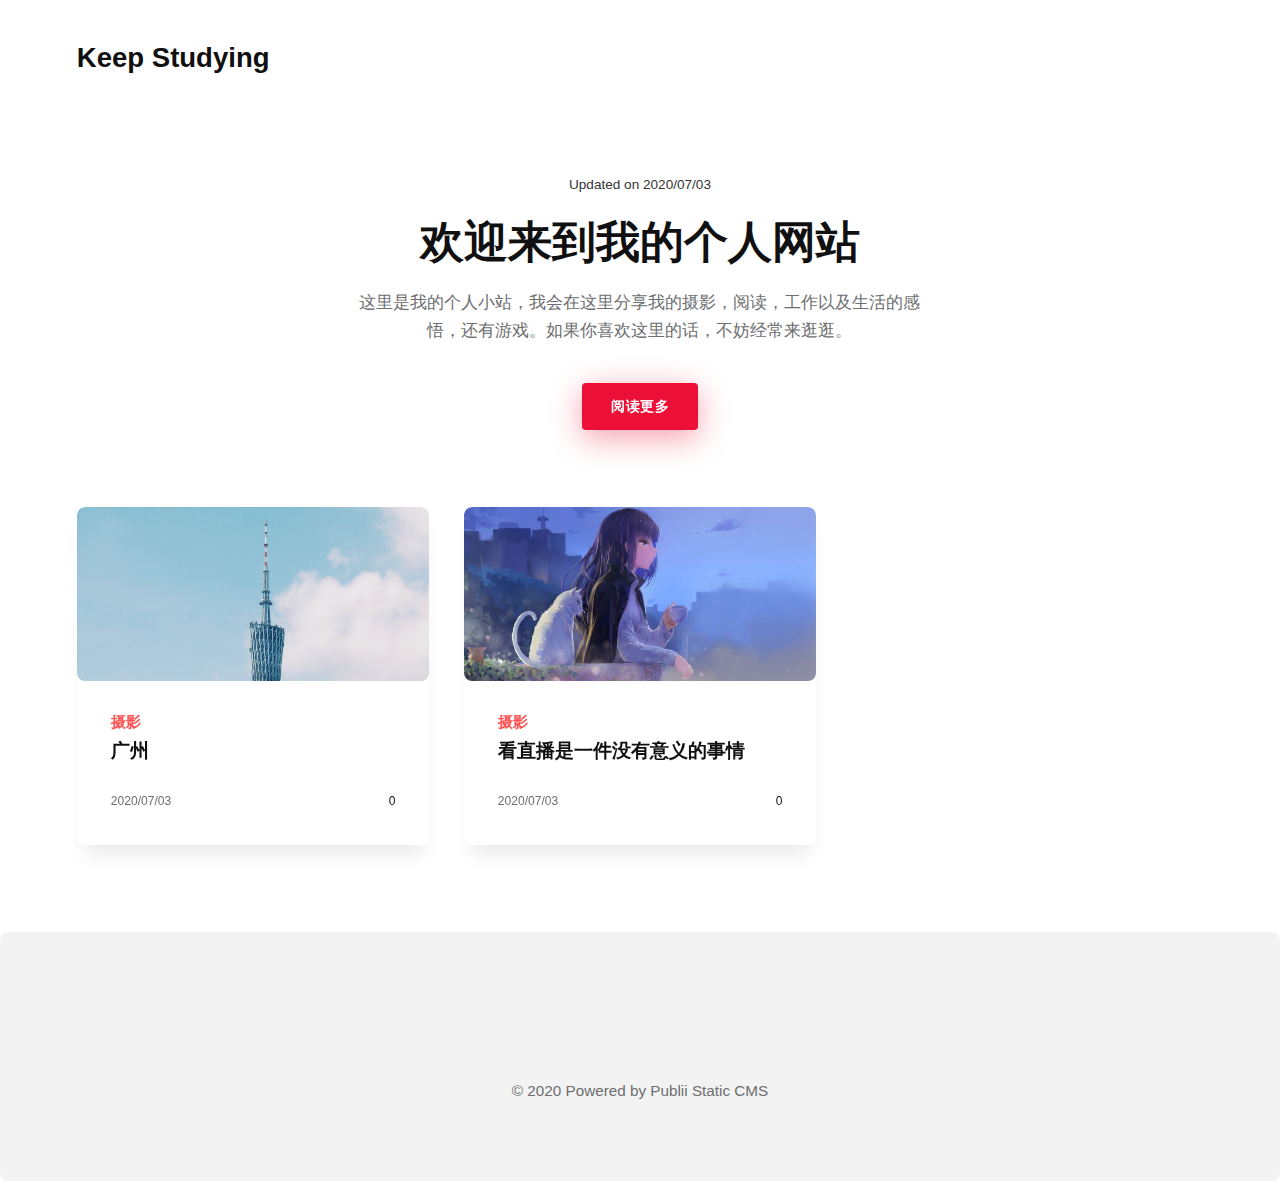
==== index.html @ 46a3b998 "Updated from Publii" ====
<!DOCTYPE html><html lang="en"><head><meta charset="utf-8"><meta http-equiv="X-UA-Compatible" content="IE=edge"><meta name="viewport" content="width=device-width,initial-scale=1"><title>Keep Studying</title><meta name="generator" content="Publii Open-Source CMS for Static Site"><link rel="canonical" href="https://shuangjiechen.github.io/shuangjie/"><link rel="alternate" type="application/atom+xml" href="https://shuangjiechen.github.io/shuangjie/feed.xml"><link rel="alternate" type="application/json" href="https://shuangjiechen.github.io/shuangjie/feed.json"><style>:root{--body-font:-apple-system,BlinkMacSystemFont,"Segoe UI",Roboto,Oxygen,Ubuntu,Cantarell,"Fira Sans","Droid Sans","Helvetica Neue",Arial,sans-serif,"Apple Color Emoji","Segoe UI Emoji","Segoe UI Symbol";--heading-font:var(--body-font);--logo-font:var(--body-font);--menu-font:var(--body-font)}</style><link rel="stylesheet" href="https://shuangjiechen.github.io/shuangjie/assets/css/style.css?v=7b5c27b5d3b529a3ef283d7528c6afce"><script type="application/ld+json">{"@context":"http://schema.org","@type":"Organization","name":"Keep Studying","url":"https://shuangjiechen.github.io/shuangjie/","sameAs":["https://www.pinterest.com/chenshuangjie123456/boards/","https://www.youtube.com/channel/UC1r391VA_jOF6-3xUpctG7A"]}</script></head><body><header class="header" id="js-header"><a href="https://shuangjiechen.github.io/shuangjie/" class="logo">Keep Studying</a></header><main><div class="wrapper"><div class="hero"><div class="hero__date">Updated on <time datetime="2020-07-03T15:12">2020/07/03</time></div><h1>欢迎来到我的个人网站</h1><p>这里是我的个人小站，我会在这里分享我的摄影，阅读，工作以及生活的感悟，还有游戏。如果你喜欢这里的话，不妨经常来逛逛。</p><a href="" class="btn hero__btn">阅读更多</a></div><div class="l-grid l-grid--3"><article class="c-card"><a href="https://shuangjiechen.github.io/shuangjie/guang-zhou.html" class="c-card__image"><img src="https://shuangjiechen.github.io/shuangjie/media/posts/7/Wei-Xin-Tu-Pian-_20200703151209.png" srcset="https://shuangjiechen.github.io/shuangjie/media/posts/7/responsive/Wei-Xin-Tu-Pian-_20200703151209-xs.png 300w, https://shuangjiechen.github.io/shuangjie/media/posts/7/responsive/Wei-Xin-Tu-Pian-_20200703151209-sm.png 480w, https://shuangjiechen.github.io/shuangjie/media/posts/7/responsive/Wei-Xin-Tu-Pian-_20200703151209-md.png 768w, https://shuangjiechen.github.io/shuangjie/media/posts/7/responsive/Wei-Xin-Tu-Pian-_20200703151209-lg.png 1200w" sizes="(min-width: 56.25em) 100vw, (min-width: 37.5em) 50vw, 100vw" loading="lazy" height="769" width="1181" alt=""></a><div class="c-card__wrapper"><header class="c-card__header"><div class="c-card__tag"><a href="https://shuangjiechen.github.io/shuangjie/she-ying/">摄影</a></div><h2 class="c-card__title"><a href="https://shuangjiechen.github.io/shuangjie/guang-zhou.html" class="invert">广州</a></h2></header><footer class="c-card__meta"><time datetime="2020-07-03T15:03">2020/07/03</time><div class="c-card__comments"><svg aria-hidden="true"><title>Comments</title><use xlink:href="https://shuangjiechen.github.io/shuangjie/assets/svg/svg-map.svg#comments"/></svg> <a href="https://shuangjiechen.github.io/shuangjie/guang-zhou.html#comments" data-disqus-identifier="7" class="invert" rel="nofollow">0</a></div></footer></div></article><article class="c-card"><a href="https://shuangjiechen.github.io/shuangjie/kan-zhi-bo-shi-yi-jian-mei-you-yi-yi-de-shi-qing.html" class="c-card__image"><img src="https://shuangjiechen.github.io/shuangjie/media/posts/6/gamersky_05origin_09_201742921358A1.jpg" srcset="https://shuangjiechen.github.io/shuangjie/media/posts/6/responsive/gamersky_05origin_09_201742921358A1-xs.jpg 300w, https://shuangjiechen.github.io/shuangjie/media/posts/6/responsive/gamersky_05origin_09_201742921358A1-sm.jpg 480w, https://shuangjiechen.github.io/shuangjie/media/posts/6/responsive/gamersky_05origin_09_201742921358A1-md.jpg 768w, https://shuangjiechen.github.io/shuangjie/media/posts/6/responsive/gamersky_05origin_09_201742921358A1-lg.jpg 1200w" sizes="(min-width: 56.25em) 100vw, (min-width: 37.5em) 50vw, 100vw" loading="lazy" height="1080" width="1920" alt=""></a><div class="c-card__wrapper"><header class="c-card__header"><div class="c-card__tag"><a href="https://shuangjiechen.github.io/shuangjie/she-ying/">摄影</a></div><h2 class="c-card__title"><a href="https://shuangjiechen.github.io/shuangjie/kan-zhi-bo-shi-yi-jian-mei-you-yi-yi-de-shi-qing.html" class="invert">看直播是一件没有意义的事情</a></h2></header><footer class="c-card__meta"><time datetime="2020-07-03T02:45">2020/07/03</time><div class="c-card__comments"><svg aria-hidden="true"><title>Comments</title><use xlink:href="https://shuangjiechen.github.io/shuangjie/assets/svg/svg-map.svg#comments"/></svg> <a href="https://shuangjiechen.github.io/shuangjie/kan-zhi-bo-shi-yi-jian-mei-you-yi-yi-de-shi-qing.html#comments" data-disqus-identifier="6" class="invert" rel="nofollow">0</a></div></footer></div></article></div></div></main><footer class="footer"><div class="footer__social"><a href="https://www.pinterest.com/chenshuangjie123456/boards/" aria-label="Pinterest" class="pinterest"><svg><use xlink:href="https://shuangjiechen.github.io/shuangjie/assets/svg/svg-map.svg#pinterest"/></svg> </a><a href="https://www.youtube.com/channel/UC1r391VA_jOF6-3xUpctG7A" aria-label="Youtube" class="youtube"><svg><use xlink:href="https://shuangjiechen.github.io/shuangjie/assets/svg/svg-map.svg#youtube"/></svg></a></div><div class="footer__copyright">&copy; 2020 Powered by Publii Static CMS</div></footer><script>window.publiiThemeMenuConfig = {    
      mobileMenuMode: 'sidebar',
      animationSpeed: 300,
      submenuWidth: 'auto',
      doubleClickTime: 500,
      mobileMenuExpandableSubmenus: true, 
      relatedContainerForOverlayMenuSelector: '.navbar',
   };</script><script defer="defer" src="https://shuangjiechen.github.io/shuangjie/assets/js/scripts.min.js?v=8b3e67b51e8c7a7d51b33f4a94ae4287"></script><script>var images = document.querySelectorAll('img[loading]');

      for (var i = 0; i < images.length; i++) {
         if (images[i].complete) {
               images[i].classList.add('is-loaded');
         } else {
               images[i].addEventListener('load', function () {
                  this.classList.add('is-loaded');
               }, false);
         }
      }</script></body></html>
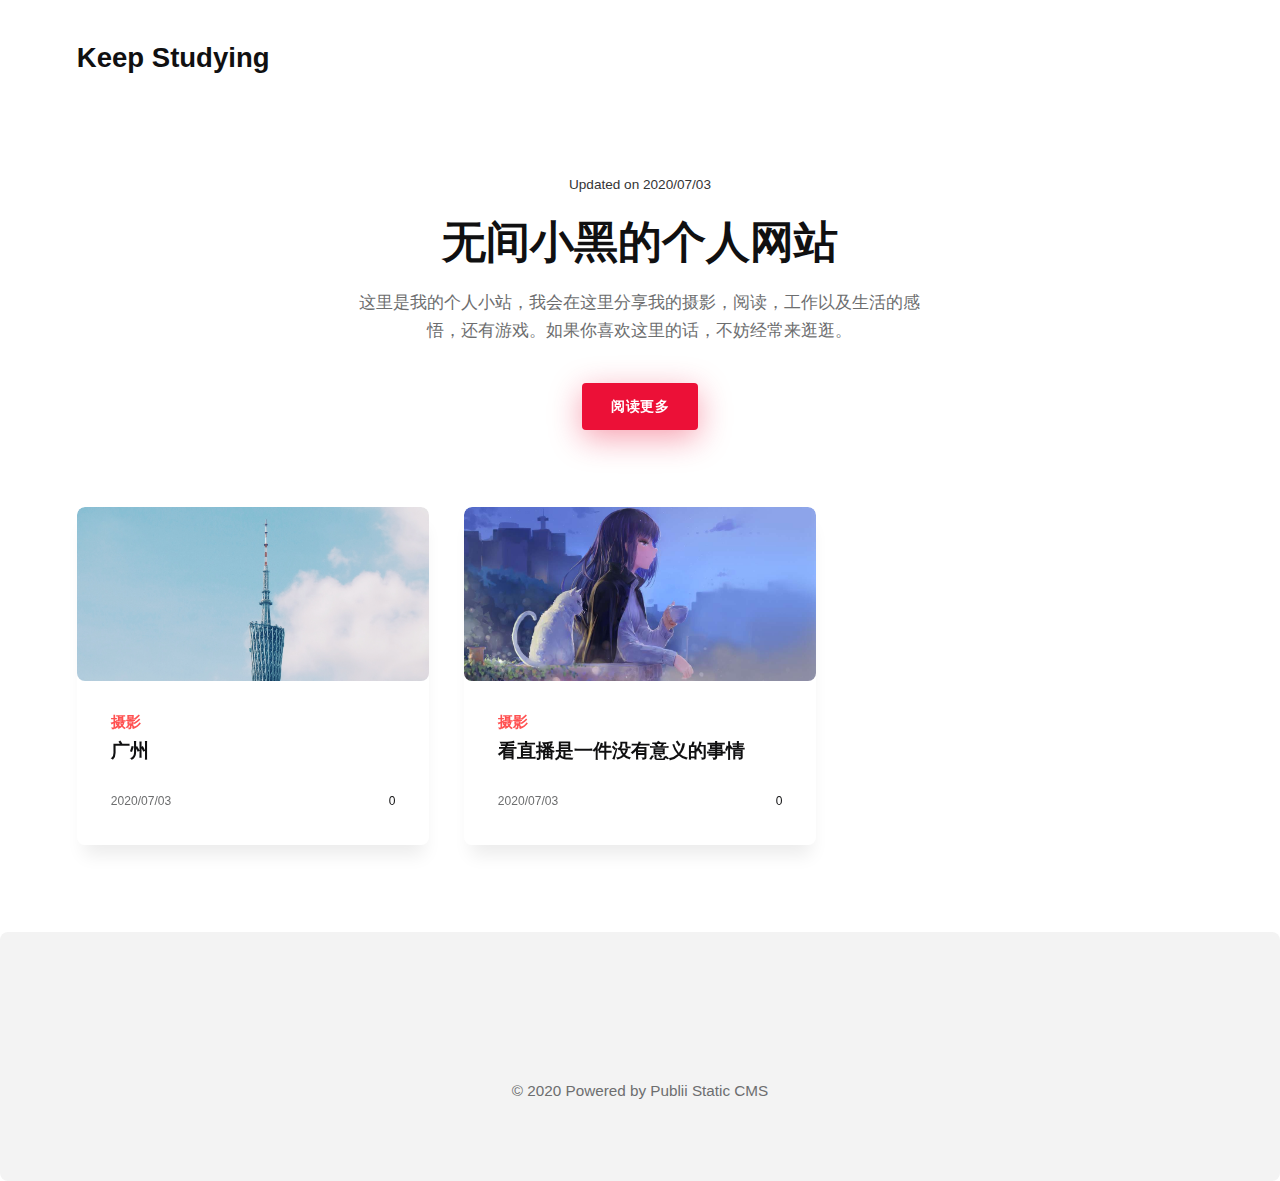
==== commit 6e70ba19: "Updated from Publii" ====
--- a/index.html
+++ b/index.html
@@ -1,4 +1,4 @@
-<!DOCTYPE html><html lang="en"><head><meta charset="utf-8"><meta http-equiv="X-UA-Compatible" content="IE=edge"><meta name="viewport" content="width=device-width,initial-scale=1"><title>Keep Studying</title><meta name="generator" content="Publii Open-Source CMS for Static Site"><link rel="canonical" href="https://shuangjiechen.github.io/shuangjie/"><link rel="alternate" type="application/atom+xml" href="https://shuangjiechen.github.io/shuangjie/feed.xml"><link rel="alternate" type="application/json" href="https://shuangjiechen.github.io/shuangjie/feed.json"><style>:root{--body-font:-apple-system,BlinkMacSystemFont,"Segoe UI",Roboto,Oxygen,Ubuntu,Cantarell,"Fira Sans","Droid Sans","Helvetica Neue",Arial,sans-serif,"Apple Color Emoji","Segoe UI Emoji","Segoe UI Symbol";--heading-font:var(--body-font);--logo-font:var(--body-font);--menu-font:var(--body-font)}</style><link rel="stylesheet" href="https://shuangjiechen.github.io/shuangjie/assets/css/style.css?v=7b5c27b5d3b529a3ef283d7528c6afce"><script type="application/ld+json">{"@context":"http://schema.org","@type":"Organization","name":"Keep Studying","url":"https://shuangjiechen.github.io/shuangjie/","sameAs":["https://www.pinterest.com/chenshuangjie123456/boards/","https://www.youtube.com/channel/UC1r391VA_jOF6-3xUpctG7A"]}</script></head><body><header class="header" id="js-header"><a href="https://shuangjiechen.github.io/shuangjie/" class="logo">Keep Studying</a></header><main><div class="wrapper"><div class="hero"><div class="hero__date">Updated on <time datetime="2020-07-03T15:12">2020/07/03</time></div><h1>欢迎来到我的个人网站</h1><p>这里是我的个人小站，我会在这里分享我的摄影，阅读，工作以及生活的感悟，还有游戏。如果你喜欢这里的话，不妨经常来逛逛。</p><a href="" class="btn hero__btn">阅读更多</a></div><div class="l-grid l-grid--3"><article class="c-card"><a href="https://shuangjiechen.github.io/shuangjie/guang-zhou.html" class="c-card__image"><img src="https://shuangjiechen.github.io/shuangjie/media/posts/7/Wei-Xin-Tu-Pian-_20200703151209.png" srcset="https://shuangjiechen.github.io/shuangjie/media/posts/7/responsive/Wei-Xin-Tu-Pian-_20200703151209-xs.png 300w, https://shuangjiechen.github.io/shuangjie/media/posts/7/responsive/Wei-Xin-Tu-Pian-_20200703151209-sm.png 480w, https://shuangjiechen.github.io/shuangjie/media/posts/7/responsive/Wei-Xin-Tu-Pian-_20200703151209-md.png 768w, https://shuangjiechen.github.io/shuangjie/media/posts/7/responsive/Wei-Xin-Tu-Pian-_20200703151209-lg.png 1200w" sizes="(min-width: 56.25em) 100vw, (min-width: 37.5em) 50vw, 100vw" loading="lazy" height="769" width="1181" alt=""></a><div class="c-card__wrapper"><header class="c-card__header"><div class="c-card__tag"><a href="https://shuangjiechen.github.io/shuangjie/she-ying/">摄影</a></div><h2 class="c-card__title"><a href="https://shuangjiechen.github.io/shuangjie/guang-zhou.html" class="invert">广州</a></h2></header><footer class="c-card__meta"><time datetime="2020-07-03T15:03">2020/07/03</time><div class="c-card__comments"><svg aria-hidden="true"><title>Comments</title><use xlink:href="https://shuangjiechen.github.io/shuangjie/assets/svg/svg-map.svg#comments"/></svg> <a href="https://shuangjiechen.github.io/shuangjie/guang-zhou.html#comments" data-disqus-identifier="7" class="invert" rel="nofollow">0</a></div></footer></div></article><article class="c-card"><a href="https://shuangjiechen.github.io/shuangjie/kan-zhi-bo-shi-yi-jian-mei-you-yi-yi-de-shi-qing.html" class="c-card__image"><img src="https://shuangjiechen.github.io/shuangjie/media/posts/6/gamersky_05origin_09_201742921358A1.jpg" srcset="https://shuangjiechen.github.io/shuangjie/media/posts/6/responsive/gamersky_05origin_09_201742921358A1-xs.jpg 300w, https://shuangjiechen.github.io/shuangjie/media/posts/6/responsive/gamersky_05origin_09_201742921358A1-sm.jpg 480w, https://shuangjiechen.github.io/shuangjie/media/posts/6/responsive/gamersky_05origin_09_201742921358A1-md.jpg 768w, https://shuangjiechen.github.io/shuangjie/media/posts/6/responsive/gamersky_05origin_09_201742921358A1-lg.jpg 1200w" sizes="(min-width: 56.25em) 100vw, (min-width: 37.5em) 50vw, 100vw" loading="lazy" height="1080" width="1920" alt=""></a><div class="c-card__wrapper"><header class="c-card__header"><div class="c-card__tag"><a href="https://shuangjiechen.github.io/shuangjie/she-ying/">摄影</a></div><h2 class="c-card__title"><a href="https://shuangjiechen.github.io/shuangjie/kan-zhi-bo-shi-yi-jian-mei-you-yi-yi-de-shi-qing.html" class="invert">看直播是一件没有意义的事情</a></h2></header><footer class="c-card__meta"><time datetime="2020-07-03T02:45">2020/07/03</time><div class="c-card__comments"><svg aria-hidden="true"><title>Comments</title><use xlink:href="https://shuangjiechen.github.io/shuangjie/assets/svg/svg-map.svg#comments"/></svg> <a href="https://shuangjiechen.github.io/shuangjie/kan-zhi-bo-shi-yi-jian-mei-you-yi-yi-de-shi-qing.html#comments" data-disqus-identifier="6" class="invert" rel="nofollow">0</a></div></footer></div></article></div></div></main><footer class="footer"><div class="footer__social"><a href="https://www.pinterest.com/chenshuangjie123456/boards/" aria-label="Pinterest" class="pinterest"><svg><use xlink:href="https://shuangjiechen.github.io/shuangjie/assets/svg/svg-map.svg#pinterest"/></svg> </a><a href="https://www.youtube.com/channel/UC1r391VA_jOF6-3xUpctG7A" aria-label="Youtube" class="youtube"><svg><use xlink:href="https://shuangjiechen.github.io/shuangjie/assets/svg/svg-map.svg#youtube"/></svg></a></div><div class="footer__copyright">&copy; 2020 Powered by Publii Static CMS</div></footer><script>window.publiiThemeMenuConfig = {    
+<!DOCTYPE html><html lang="en"><head><meta charset="utf-8"><meta http-equiv="X-UA-Compatible" content="IE=edge"><meta name="viewport" content="width=device-width,initial-scale=1"><title>Keep Studying</title><meta name="generator" content="Publii Open-Source CMS for Static Site"><link rel="canonical" href="https://shuangjiechen.github.io/shuangjie/"><link rel="alternate" type="application/atom+xml" href="https://shuangjiechen.github.io/shuangjie/feed.xml"><link rel="alternate" type="application/json" href="https://shuangjiechen.github.io/shuangjie/feed.json"><style>:root{--body-font:-apple-system,BlinkMacSystemFont,"Segoe UI",Roboto,Oxygen,Ubuntu,Cantarell,"Fira Sans","Droid Sans","Helvetica Neue",Arial,sans-serif,"Apple Color Emoji","Segoe UI Emoji","Segoe UI Symbol";--heading-font:var(--body-font);--logo-font:var(--body-font);--menu-font:var(--body-font)}</style><link rel="stylesheet" href="https://shuangjiechen.github.io/shuangjie/assets/css/style.css?v=7b5c27b5d3b529a3ef283d7528c6afce"><script type="application/ld+json">{"@context":"http://schema.org","@type":"Organization","name":"Keep Studying","url":"https://shuangjiechen.github.io/shuangjie/","sameAs":["https://www.pinterest.com/chenshuangjie123456/boards/","https://www.youtube.com/channel/UC1r391VA_jOF6-3xUpctG7A"]}</script></head><body><header class="header" id="js-header"><a href="https://shuangjiechen.github.io/shuangjie/" class="logo">Keep Studying</a></header><main><div class="wrapper"><div class="hero"><div class="hero__date">Updated on <time datetime="2020-07-03T15:18">2020/07/03</time></div><h1>无间小黑的个人网站</h1><p>这里是我的个人小站，我会在这里分享我的摄影，阅读，工作以及生活的感悟，还有游戏。如果你喜欢这里的话，不妨经常来逛逛。</p><a href="" class="btn hero__btn">阅读更多</a></div><div class="l-grid l-grid--3"><article class="c-card"><a href="https://shuangjiechen.github.io/shuangjie/guang-zhou.html" class="c-card__image"><img src="https://shuangjiechen.github.io/shuangjie/media/posts/7/Wei-Xin-Tu-Pian-_20200703151209.png" srcset="https://shuangjiechen.github.io/shuangjie/media/posts/7/responsive/Wei-Xin-Tu-Pian-_20200703151209-xs.png 300w, https://shuangjiechen.github.io/shuangjie/media/posts/7/responsive/Wei-Xin-Tu-Pian-_20200703151209-sm.png 480w, https://shuangjiechen.github.io/shuangjie/media/posts/7/responsive/Wei-Xin-Tu-Pian-_20200703151209-md.png 768w, https://shuangjiechen.github.io/shuangjie/media/posts/7/responsive/Wei-Xin-Tu-Pian-_20200703151209-lg.png 1200w" sizes="(min-width: 56.25em) 100vw, (min-width: 37.5em) 50vw, 100vw" loading="lazy" height="769" width="1181" alt=""></a><div class="c-card__wrapper"><header class="c-card__header"><div class="c-card__tag"><a href="https://shuangjiechen.github.io/shuangjie/she-ying/">摄影</a></div><h2 class="c-card__title"><a href="https://shuangjiechen.github.io/shuangjie/guang-zhou.html" class="invert">广州</a></h2></header><footer class="c-card__meta"><time datetime="2020-07-03T15:03">2020/07/03</time><div class="c-card__comments"><svg aria-hidden="true"><title>Comments</title><use xlink:href="https://shuangjiechen.github.io/shuangjie/assets/svg/svg-map.svg#comments"/></svg> <a href="https://shuangjiechen.github.io/shuangjie/guang-zhou.html#comments" data-disqus-identifier="7" class="invert" rel="nofollow">0</a></div></footer></div></article><article class="c-card"><a href="https://shuangjiechen.github.io/shuangjie/kan-zhi-bo-shi-yi-jian-mei-you-yi-yi-de-shi-qing.html" class="c-card__image"><img src="https://shuangjiechen.github.io/shuangjie/media/posts/6/gamersky_05origin_09_201742921358A1.jpg" srcset="https://shuangjiechen.github.io/shuangjie/media/posts/6/responsive/gamersky_05origin_09_201742921358A1-xs.jpg 300w, https://shuangjiechen.github.io/shuangjie/media/posts/6/responsive/gamersky_05origin_09_201742921358A1-sm.jpg 480w, https://shuangjiechen.github.io/shuangjie/media/posts/6/responsive/gamersky_05origin_09_201742921358A1-md.jpg 768w, https://shuangjiechen.github.io/shuangjie/media/posts/6/responsive/gamersky_05origin_09_201742921358A1-lg.jpg 1200w" sizes="(min-width: 56.25em) 100vw, (min-width: 37.5em) 50vw, 100vw" loading="lazy" height="1080" width="1920" alt=""></a><div class="c-card__wrapper"><header class="c-card__header"><div class="c-card__tag"><a href="https://shuangjiechen.github.io/shuangjie/she-ying/">摄影</a></div><h2 class="c-card__title"><a href="https://shuangjiechen.github.io/shuangjie/kan-zhi-bo-shi-yi-jian-mei-you-yi-yi-de-shi-qing.html" class="invert">看直播是一件没有意义的事情</a></h2></header><footer class="c-card__meta"><time datetime="2020-07-03T02:45">2020/07/03</time><div class="c-card__comments"><svg aria-hidden="true"><title>Comments</title><use xlink:href="https://shuangjiechen.github.io/shuangjie/assets/svg/svg-map.svg#comments"/></svg> <a href="https://shuangjiechen.github.io/shuangjie/kan-zhi-bo-shi-yi-jian-mei-you-yi-yi-de-shi-qing.html#comments" data-disqus-identifier="6" class="invert" rel="nofollow">0</a></div></footer></div></article></div></div></main><footer class="footer"><div class="footer__social"><a href="https://www.pinterest.com/chenshuangjie123456/boards/" aria-label="Pinterest" class="pinterest"><svg><use xlink:href="https://shuangjiechen.github.io/shuangjie/assets/svg/svg-map.svg#pinterest"/></svg> </a><a href="https://www.youtube.com/channel/UC1r391VA_jOF6-3xUpctG7A" aria-label="Youtube" class="youtube"><svg><use xlink:href="https://shuangjiechen.github.io/shuangjie/assets/svg/svg-map.svg#youtube"/></svg></a></div><div class="footer__copyright">&copy; 2020 Powered by Publii Static CMS</div></footer><script>window.publiiThemeMenuConfig = {    
       mobileMenuMode: 'sidebar',
       animationSpeed: 300,
       submenuWidth: 'auto',
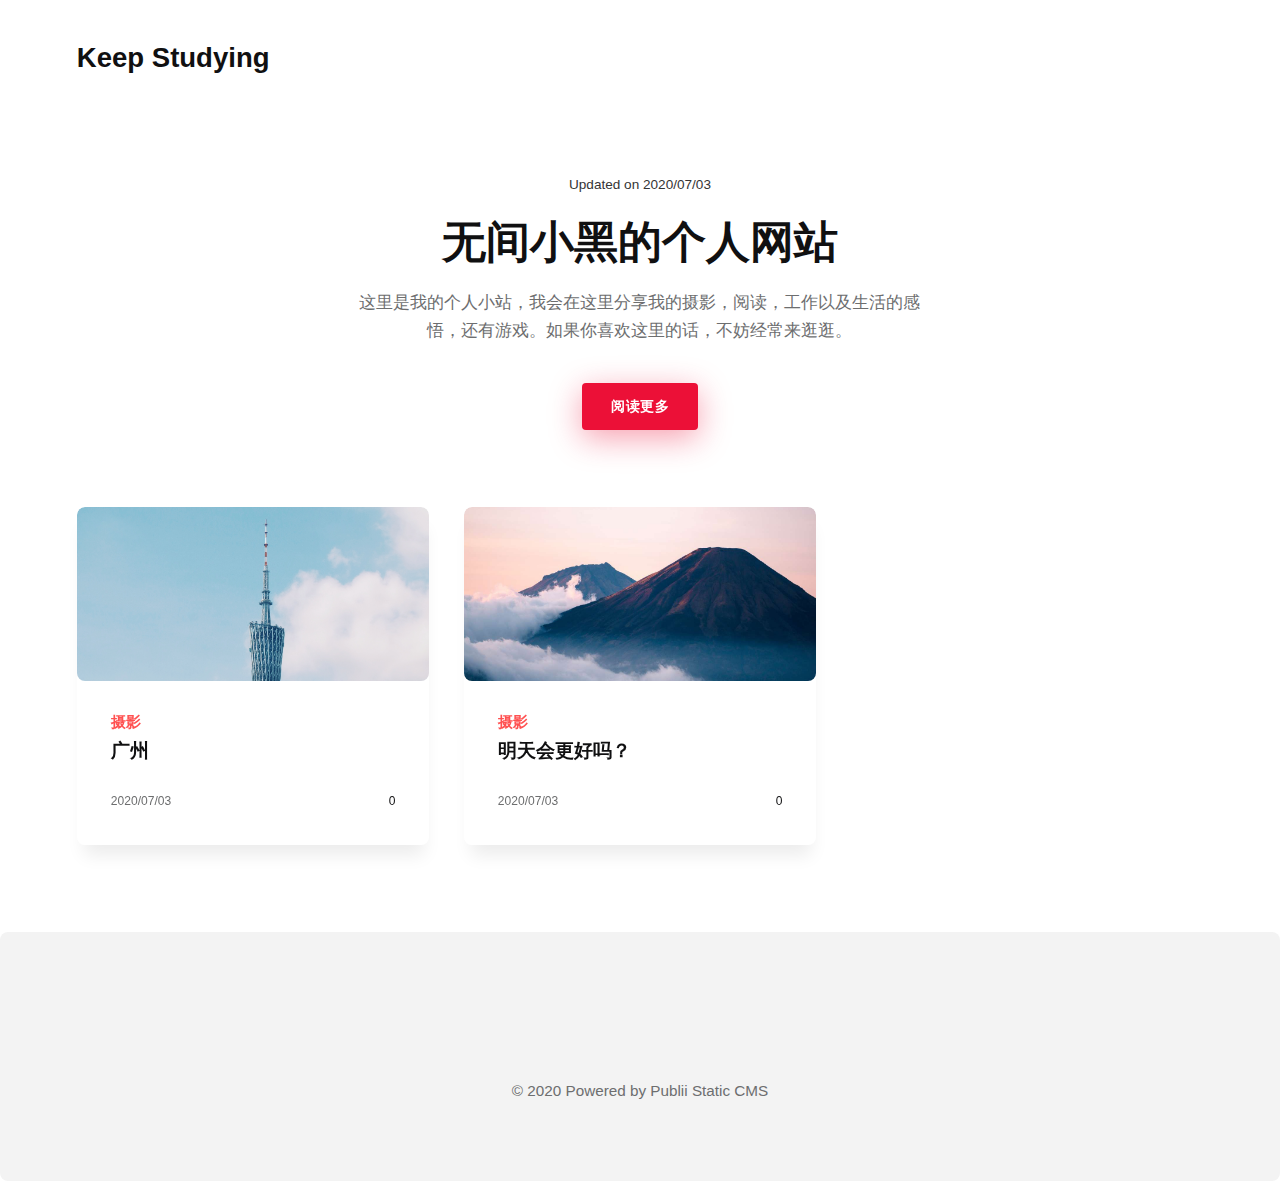
==== commit 372e32ef: "Updated from Publii" ====
--- a/index.html
+++ b/index.html
@@ -1,4 +1,4 @@
-<!DOCTYPE html><html lang="en"><head><meta charset="utf-8"><meta http-equiv="X-UA-Compatible" content="IE=edge"><meta name="viewport" content="width=device-width,initial-scale=1"><title>Keep Studying</title><meta name="generator" content="Publii Open-Source CMS for Static Site"><link rel="canonical" href="https://shuangjiechen.github.io/shuangjie/"><link rel="alternate" type="application/atom+xml" href="https://shuangjiechen.github.io/shuangjie/feed.xml"><link rel="alternate" type="application/json" href="https://shuangjiechen.github.io/shuangjie/feed.json"><style>:root{--body-font:-apple-system,BlinkMacSystemFont,"Segoe UI",Roboto,Oxygen,Ubuntu,Cantarell,"Fira Sans","Droid Sans","Helvetica Neue",Arial,sans-serif,"Apple Color Emoji","Segoe UI Emoji","Segoe UI Symbol";--heading-font:var(--body-font);--logo-font:var(--body-font);--menu-font:var(--body-font)}</style><link rel="stylesheet" href="https://shuangjiechen.github.io/shuangjie/assets/css/style.css?v=7b5c27b5d3b529a3ef283d7528c6afce"><script type="application/ld+json">{"@context":"http://schema.org","@type":"Organization","name":"Keep Studying","url":"https://shuangjiechen.github.io/shuangjie/","sameAs":["https://www.pinterest.com/chenshuangjie123456/boards/","https://www.youtube.com/channel/UC1r391VA_jOF6-3xUpctG7A"]}</script></head><body><header class="header" id="js-header"><a href="https://shuangjiechen.github.io/shuangjie/" class="logo">Keep Studying</a></header><main><div class="wrapper"><div class="hero"><div class="hero__date">Updated on <time datetime="2020-07-03T15:18">2020/07/03</time></div><h1>无间小黑的个人网站</h1><p>这里是我的个人小站，我会在这里分享我的摄影，阅读，工作以及生活的感悟，还有游戏。如果你喜欢这里的话，不妨经常来逛逛。</p><a href="" class="btn hero__btn">阅读更多</a></div><div class="l-grid l-grid--3"><article class="c-card"><a href="https://shuangjiechen.github.io/shuangjie/guang-zhou.html" class="c-card__image"><img src="https://shuangjiechen.github.io/shuangjie/media/posts/7/Wei-Xin-Tu-Pian-_20200703151209.png" srcset="https://shuangjiechen.github.io/shuangjie/media/posts/7/responsive/Wei-Xin-Tu-Pian-_20200703151209-xs.png 300w, https://shuangjiechen.github.io/shuangjie/media/posts/7/responsive/Wei-Xin-Tu-Pian-_20200703151209-sm.png 480w, https://shuangjiechen.github.io/shuangjie/media/posts/7/responsive/Wei-Xin-Tu-Pian-_20200703151209-md.png 768w, https://shuangjiechen.github.io/shuangjie/media/posts/7/responsive/Wei-Xin-Tu-Pian-_20200703151209-lg.png 1200w" sizes="(min-width: 56.25em) 100vw, (min-width: 37.5em) 50vw, 100vw" loading="lazy" height="769" width="1181" alt=""></a><div class="c-card__wrapper"><header class="c-card__header"><div class="c-card__tag"><a href="https://shuangjiechen.github.io/shuangjie/she-ying/">摄影</a></div><h2 class="c-card__title"><a href="https://shuangjiechen.github.io/shuangjie/guang-zhou.html" class="invert">广州</a></h2></header><footer class="c-card__meta"><time datetime="2020-07-03T15:03">2020/07/03</time><div class="c-card__comments"><svg aria-hidden="true"><title>Comments</title><use xlink:href="https://shuangjiechen.github.io/shuangjie/assets/svg/svg-map.svg#comments"/></svg> <a href="https://shuangjiechen.github.io/shuangjie/guang-zhou.html#comments" data-disqus-identifier="7" class="invert" rel="nofollow">0</a></div></footer></div></article><article class="c-card"><a href="https://shuangjiechen.github.io/shuangjie/kan-zhi-bo-shi-yi-jian-mei-you-yi-yi-de-shi-qing.html" class="c-card__image"><img src="https://shuangjiechen.github.io/shuangjie/media/posts/6/gamersky_05origin_09_201742921358A1.jpg" srcset="https://shuangjiechen.github.io/shuangjie/media/posts/6/responsive/gamersky_05origin_09_201742921358A1-xs.jpg 300w, https://shuangjiechen.github.io/shuangjie/media/posts/6/responsive/gamersky_05origin_09_201742921358A1-sm.jpg 480w, https://shuangjiechen.github.io/shuangjie/media/posts/6/responsive/gamersky_05origin_09_201742921358A1-md.jpg 768w, https://shuangjiechen.github.io/shuangjie/media/posts/6/responsive/gamersky_05origin_09_201742921358A1-lg.jpg 1200w" sizes="(min-width: 56.25em) 100vw, (min-width: 37.5em) 50vw, 100vw" loading="lazy" height="1080" width="1920" alt=""></a><div class="c-card__wrapper"><header class="c-card__header"><div class="c-card__tag"><a href="https://shuangjiechen.github.io/shuangjie/she-ying/">摄影</a></div><h2 class="c-card__title"><a href="https://shuangjiechen.github.io/shuangjie/kan-zhi-bo-shi-yi-jian-mei-you-yi-yi-de-shi-qing.html" class="invert">看直播是一件没有意义的事情</a></h2></header><footer class="c-card__meta"><time datetime="2020-07-03T02:45">2020/07/03</time><div class="c-card__comments"><svg aria-hidden="true"><title>Comments</title><use xlink:href="https://shuangjiechen.github.io/shuangjie/assets/svg/svg-map.svg#comments"/></svg> <a href="https://shuangjiechen.github.io/shuangjie/kan-zhi-bo-shi-yi-jian-mei-you-yi-yi-de-shi-qing.html#comments" data-disqus-identifier="6" class="invert" rel="nofollow">0</a></div></footer></div></article></div></div></main><footer class="footer"><div class="footer__social"><a href="https://www.pinterest.com/chenshuangjie123456/boards/" aria-label="Pinterest" class="pinterest"><svg><use xlink:href="https://shuangjiechen.github.io/shuangjie/assets/svg/svg-map.svg#pinterest"/></svg> </a><a href="https://www.youtube.com/channel/UC1r391VA_jOF6-3xUpctG7A" aria-label="Youtube" class="youtube"><svg><use xlink:href="https://shuangjiechen.github.io/shuangjie/assets/svg/svg-map.svg#youtube"/></svg></a></div><div class="footer__copyright">&copy; 2020 Powered by Publii Static CMS</div></footer><script>window.publiiThemeMenuConfig = {    
+<!DOCTYPE html><html lang="en"><head><meta charset="utf-8"><meta http-equiv="X-UA-Compatible" content="IE=edge"><meta name="viewport" content="width=device-width,initial-scale=1"><title>Keep Studying</title><meta name="generator" content="Publii Open-Source CMS for Static Site"><link rel="canonical" href="https://shuangjiechen.github.io/shuangjie/"><link rel="alternate" type="application/atom+xml" href="https://shuangjiechen.github.io/shuangjie/feed.xml"><link rel="alternate" type="application/json" href="https://shuangjiechen.github.io/shuangjie/feed.json"><style>:root{--body-font:-apple-system,BlinkMacSystemFont,"Segoe UI",Roboto,Oxygen,Ubuntu,Cantarell,"Fira Sans","Droid Sans","Helvetica Neue",Arial,sans-serif,"Apple Color Emoji","Segoe UI Emoji","Segoe UI Symbol";--heading-font:var(--body-font);--logo-font:var(--body-font);--menu-font:var(--body-font)}</style><link rel="stylesheet" href="https://shuangjiechen.github.io/shuangjie/assets/css/style.css?v=7b5c27b5d3b529a3ef283d7528c6afce"><script type="application/ld+json">{"@context":"http://schema.org","@type":"Organization","name":"Keep Studying","url":"https://shuangjiechen.github.io/shuangjie/","sameAs":["https://www.pinterest.com/chenshuangjie123456/boards/","https://www.youtube.com/channel/UC1r391VA_jOF6-3xUpctG7A"]}</script></head><body><header class="header" id="js-header"><a href="https://shuangjiechen.github.io/shuangjie/" class="logo">Keep Studying</a></header><main><div class="wrapper"><div class="hero"><div class="hero__date">Updated on <time datetime="2020-07-03T18:26">2020/07/03</time></div><h1>无间小黑的个人网站</h1><p>这里是我的个人小站，我会在这里分享我的摄影，阅读，工作以及生活的感悟，还有游戏。如果你喜欢这里的话，不妨经常来逛逛。</p><a href="" class="btn hero__btn">阅读更多</a></div><div class="l-grid l-grid--3"><article class="c-card"><a href="https://shuangjiechen.github.io/shuangjie/guang-zhou.html" class="c-card__image"><img src="https://shuangjiechen.github.io/shuangjie/media/posts/7/Wei-Xin-Tu-Pian-_20200703151209.png" srcset="https://shuangjiechen.github.io/shuangjie/media/posts/7/responsive/Wei-Xin-Tu-Pian-_20200703151209-xs.png 300w, https://shuangjiechen.github.io/shuangjie/media/posts/7/responsive/Wei-Xin-Tu-Pian-_20200703151209-sm.png 480w, https://shuangjiechen.github.io/shuangjie/media/posts/7/responsive/Wei-Xin-Tu-Pian-_20200703151209-md.png 768w, https://shuangjiechen.github.io/shuangjie/media/posts/7/responsive/Wei-Xin-Tu-Pian-_20200703151209-lg.png 1200w" sizes="(min-width: 56.25em) 100vw, (min-width: 37.5em) 50vw, 100vw" loading="lazy" height="769" width="1181" alt=""></a><div class="c-card__wrapper"><header class="c-card__header"><div class="c-card__tag"><a href="https://shuangjiechen.github.io/shuangjie/she-ying/">摄影</a></div><h2 class="c-card__title"><a href="https://shuangjiechen.github.io/shuangjie/guang-zhou.html" class="invert">广州</a></h2></header><footer class="c-card__meta"><time datetime="2020-07-03T15:03">2020/07/03</time><div class="c-card__comments"><svg aria-hidden="true"><title>Comments</title><use xlink:href="https://shuangjiechen.github.io/shuangjie/assets/svg/svg-map.svg#comments"/></svg> <a href="https://shuangjiechen.github.io/shuangjie/guang-zhou.html#comments" data-disqus-identifier="7" class="invert" rel="nofollow">0</a></div></footer></div></article><article class="c-card"><a href="https://shuangjiechen.github.io/shuangjie/kan-zhi-bo-shi-yi-jian-mei-you-yi-yi-de-shi-qing.html" class="c-card__image"><img src="https://shuangjiechen.github.io/shuangjie/media/posts/6/dawn-fog-foggy-2819353.jpg" srcset="https://shuangjiechen.github.io/shuangjie/media/posts/6/responsive/dawn-fog-foggy-2819353-xs.jpg 300w, https://shuangjiechen.github.io/shuangjie/media/posts/6/responsive/dawn-fog-foggy-2819353-sm.jpg 480w, https://shuangjiechen.github.io/shuangjie/media/posts/6/responsive/dawn-fog-foggy-2819353-md.jpg 768w, https://shuangjiechen.github.io/shuangjie/media/posts/6/responsive/dawn-fog-foggy-2819353-lg.jpg 1200w" sizes="(min-width: 56.25em) 100vw, (min-width: 37.5em) 50vw, 100vw" loading="lazy" height="4000" width="6000" alt=""></a><div class="c-card__wrapper"><header class="c-card__header"><div class="c-card__tag"><a href="https://shuangjiechen.github.io/shuangjie/she-ying/">摄影</a></div><h2 class="c-card__title"><a href="https://shuangjiechen.github.io/shuangjie/kan-zhi-bo-shi-yi-jian-mei-you-yi-yi-de-shi-qing.html" class="invert">明天会更好吗？</a></h2></header><footer class="c-card__meta"><time datetime="2020-07-03T02:45">2020/07/03</time><div class="c-card__comments"><svg aria-hidden="true"><title>Comments</title><use xlink:href="https://shuangjiechen.github.io/shuangjie/assets/svg/svg-map.svg#comments"/></svg> <a href="https://shuangjiechen.github.io/shuangjie/kan-zhi-bo-shi-yi-jian-mei-you-yi-yi-de-shi-qing.html#comments" data-disqus-identifier="6" class="invert" rel="nofollow">0</a></div></footer></div></article></div></div></main><footer class="footer"><div class="footer__social"><a href="https://www.pinterest.com/chenshuangjie123456/boards/" aria-label="Pinterest" class="pinterest"><svg><use xlink:href="https://shuangjiechen.github.io/shuangjie/assets/svg/svg-map.svg#pinterest"/></svg> </a><a href="https://www.youtube.com/channel/UC1r391VA_jOF6-3xUpctG7A" aria-label="Youtube" class="youtube"><svg><use xlink:href="https://shuangjiechen.github.io/shuangjie/assets/svg/svg-map.svg#youtube"/></svg></a></div><div class="footer__copyright">&copy; 2020 Powered by Publii Static CMS</div></footer><script>window.publiiThemeMenuConfig = {    
       mobileMenuMode: 'sidebar',
       animationSpeed: 300,
       submenuWidth: 'auto',
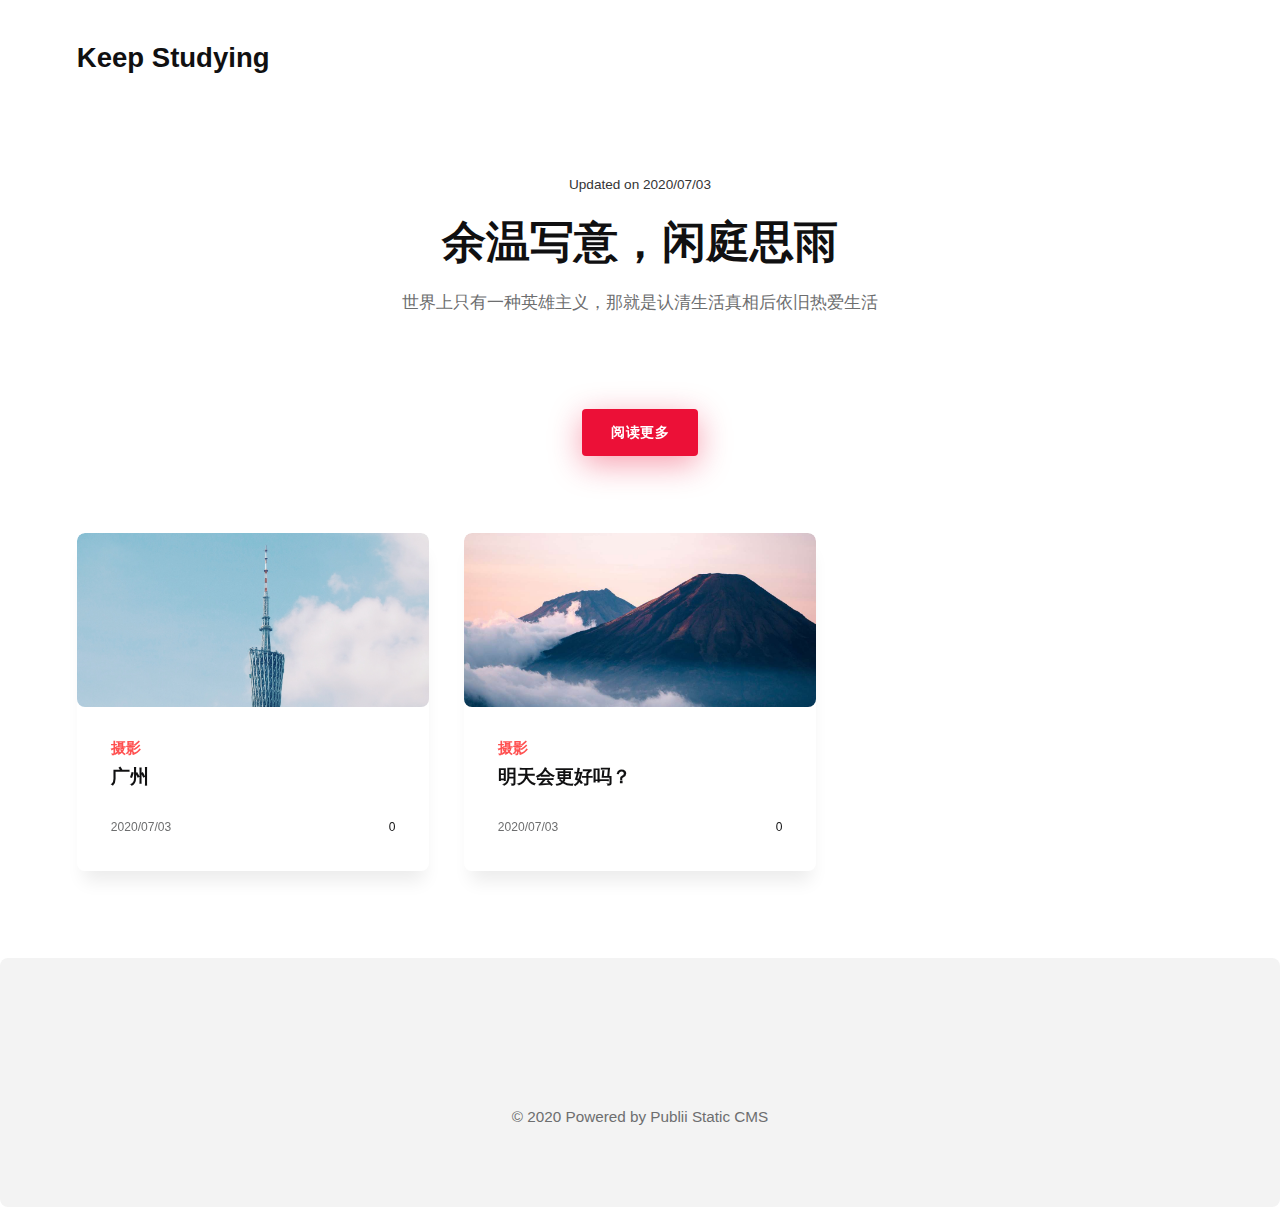
==== commit 55842119: "Updated from Publii" ====
--- a/index.html
+++ b/index.html
@@ -1,4 +1,4 @@
-<!DOCTYPE html><html lang="en"><head><meta charset="utf-8"><meta http-equiv="X-UA-Compatible" content="IE=edge"><meta name="viewport" content="width=device-width,initial-scale=1"><title>Keep Studying</title><meta name="generator" content="Publii Open-Source CMS for Static Site"><link rel="canonical" href="https://shuangjiechen.github.io/shuangjie/"><link rel="alternate" type="application/atom+xml" href="https://shuangjiechen.github.io/shuangjie/feed.xml"><link rel="alternate" type="application/json" href="https://shuangjiechen.github.io/shuangjie/feed.json"><style>:root{--body-font:-apple-system,BlinkMacSystemFont,"Segoe UI",Roboto,Oxygen,Ubuntu,Cantarell,"Fira Sans","Droid Sans","Helvetica Neue",Arial,sans-serif,"Apple Color Emoji","Segoe UI Emoji","Segoe UI Symbol";--heading-font:var(--body-font);--logo-font:var(--body-font);--menu-font:var(--body-font)}</style><link rel="stylesheet" href="https://shuangjiechen.github.io/shuangjie/assets/css/style.css?v=7b5c27b5d3b529a3ef283d7528c6afce"><script type="application/ld+json">{"@context":"http://schema.org","@type":"Organization","name":"Keep Studying","url":"https://shuangjiechen.github.io/shuangjie/","sameAs":["https://www.pinterest.com/chenshuangjie123456/boards/","https://www.youtube.com/channel/UC1r391VA_jOF6-3xUpctG7A"]}</script></head><body><header class="header" id="js-header"><a href="https://shuangjiechen.github.io/shuangjie/" class="logo">Keep Studying</a></header><main><div class="wrapper"><div class="hero"><div class="hero__date">Updated on <time datetime="2020-07-03T18:26">2020/07/03</time></div><h1>无间小黑的个人网站</h1><p>这里是我的个人小站，我会在这里分享我的摄影，阅读，工作以及生活的感悟，还有游戏。如果你喜欢这里的话，不妨经常来逛逛。</p><a href="" class="btn hero__btn">阅读更多</a></div><div class="l-grid l-grid--3"><article class="c-card"><a href="https://shuangjiechen.github.io/shuangjie/guang-zhou.html" class="c-card__image"><img src="https://shuangjiechen.github.io/shuangjie/media/posts/7/Wei-Xin-Tu-Pian-_20200703151209.png" srcset="https://shuangjiechen.github.io/shuangjie/media/posts/7/responsive/Wei-Xin-Tu-Pian-_20200703151209-xs.png 300w, https://shuangjiechen.github.io/shuangjie/media/posts/7/responsive/Wei-Xin-Tu-Pian-_20200703151209-sm.png 480w, https://shuangjiechen.github.io/shuangjie/media/posts/7/responsive/Wei-Xin-Tu-Pian-_20200703151209-md.png 768w, https://shuangjiechen.github.io/shuangjie/media/posts/7/responsive/Wei-Xin-Tu-Pian-_20200703151209-lg.png 1200w" sizes="(min-width: 56.25em) 100vw, (min-width: 37.5em) 50vw, 100vw" loading="lazy" height="769" width="1181" alt=""></a><div class="c-card__wrapper"><header class="c-card__header"><div class="c-card__tag"><a href="https://shuangjiechen.github.io/shuangjie/she-ying/">摄影</a></div><h2 class="c-card__title"><a href="https://shuangjiechen.github.io/shuangjie/guang-zhou.html" class="invert">广州</a></h2></header><footer class="c-card__meta"><time datetime="2020-07-03T15:03">2020/07/03</time><div class="c-card__comments"><svg aria-hidden="true"><title>Comments</title><use xlink:href="https://shuangjiechen.github.io/shuangjie/assets/svg/svg-map.svg#comments"/></svg> <a href="https://shuangjiechen.github.io/shuangjie/guang-zhou.html#comments" data-disqus-identifier="7" class="invert" rel="nofollow">0</a></div></footer></div></article><article class="c-card"><a href="https://shuangjiechen.github.io/shuangjie/kan-zhi-bo-shi-yi-jian-mei-you-yi-yi-de-shi-qing.html" class="c-card__image"><img src="https://shuangjiechen.github.io/shuangjie/media/posts/6/dawn-fog-foggy-2819353.jpg" srcset="https://shuangjiechen.github.io/shuangjie/media/posts/6/responsive/dawn-fog-foggy-2819353-xs.jpg 300w, https://shuangjiechen.github.io/shuangjie/media/posts/6/responsive/dawn-fog-foggy-2819353-sm.jpg 480w, https://shuangjiechen.github.io/shuangjie/media/posts/6/responsive/dawn-fog-foggy-2819353-md.jpg 768w, https://shuangjiechen.github.io/shuangjie/media/posts/6/responsive/dawn-fog-foggy-2819353-lg.jpg 1200w" sizes="(min-width: 56.25em) 100vw, (min-width: 37.5em) 50vw, 100vw" loading="lazy" height="4000" width="6000" alt=""></a><div class="c-card__wrapper"><header class="c-card__header"><div class="c-card__tag"><a href="https://shuangjiechen.github.io/shuangjie/she-ying/">摄影</a></div><h2 class="c-card__title"><a href="https://shuangjiechen.github.io/shuangjie/kan-zhi-bo-shi-yi-jian-mei-you-yi-yi-de-shi-qing.html" class="invert">明天会更好吗？</a></h2></header><footer class="c-card__meta"><time datetime="2020-07-03T02:45">2020/07/03</time><div class="c-card__comments"><svg aria-hidden="true"><title>Comments</title><use xlink:href="https://shuangjiechen.github.io/shuangjie/assets/svg/svg-map.svg#comments"/></svg> <a href="https://shuangjiechen.github.io/shuangjie/kan-zhi-bo-shi-yi-jian-mei-you-yi-yi-de-shi-qing.html#comments" data-disqus-identifier="6" class="invert" rel="nofollow">0</a></div></footer></div></article></div></div></main><footer class="footer"><div class="footer__social"><a href="https://www.pinterest.com/chenshuangjie123456/boards/" aria-label="Pinterest" class="pinterest"><svg><use xlink:href="https://shuangjiechen.github.io/shuangjie/assets/svg/svg-map.svg#pinterest"/></svg> </a><a href="https://www.youtube.com/channel/UC1r391VA_jOF6-3xUpctG7A" aria-label="Youtube" class="youtube"><svg><use xlink:href="https://shuangjiechen.github.io/shuangjie/assets/svg/svg-map.svg#youtube"/></svg></a></div><div class="footer__copyright">&copy; 2020 Powered by Publii Static CMS</div></footer><script>window.publiiThemeMenuConfig = {    
+<!DOCTYPE html><html lang="en"><head><meta charset="utf-8"><meta http-equiv="X-UA-Compatible" content="IE=edge"><meta name="viewport" content="width=device-width,initial-scale=1"><title>Keep Studying</title><meta name="generator" content="Publii Open-Source CMS for Static Site"><link rel="canonical" href="https://shuangjiechen.github.io/shuangjie/"><link rel="alternate" type="application/atom+xml" href="https://shuangjiechen.github.io/shuangjie/feed.xml"><link rel="alternate" type="application/json" href="https://shuangjiechen.github.io/shuangjie/feed.json"><style>:root{--body-font:-apple-system,BlinkMacSystemFont,"Segoe UI",Roboto,Oxygen,Ubuntu,Cantarell,"Fira Sans","Droid Sans","Helvetica Neue",Arial,sans-serif,"Apple Color Emoji","Segoe UI Emoji","Segoe UI Symbol";--heading-font:var(--body-font);--logo-font:var(--body-font);--menu-font:var(--body-font)}</style><link rel="stylesheet" href="https://shuangjiechen.github.io/shuangjie/assets/css/style.css?v=7b5c27b5d3b529a3ef283d7528c6afce"><script type="application/ld+json">{"@context":"http://schema.org","@type":"Organization","name":"Keep Studying","url":"https://shuangjiechen.github.io/shuangjie/","sameAs":["https://www.pinterest.com/chenshuangjie123456/boards/","https://www.youtube.com/channel/UC1r391VA_jOF6-3xUpctG7A"]}</script></head><body><header class="header" id="js-header"><a href="https://shuangjiechen.github.io/shuangjie/" class="logo">Keep Studying</a></header><main><div class="wrapper"><div class="hero"><div class="hero__date">Updated on <time datetime="2020-07-04T20:39">2020/07/03</time></div><h1>余温写意，闲庭思雨</h1><p>世界上只有一种英雄主义，那就是认清生活真相后依旧热爱生活</p><p> </p><a href="" class="btn hero__btn">阅读更多</a></div><div class="l-grid l-grid--3"><article class="c-card"><a href="https://shuangjiechen.github.io/shuangjie/guang-zhou.html" class="c-card__image"><img src="https://shuangjiechen.github.io/shuangjie/media/posts/7/Wei-Xin-Tu-Pian-_20200703151209.png" srcset="https://shuangjiechen.github.io/shuangjie/media/posts/7/responsive/Wei-Xin-Tu-Pian-_20200703151209-xs.png 300w, https://shuangjiechen.github.io/shuangjie/media/posts/7/responsive/Wei-Xin-Tu-Pian-_20200703151209-sm.png 480w, https://shuangjiechen.github.io/shuangjie/media/posts/7/responsive/Wei-Xin-Tu-Pian-_20200703151209-md.png 768w, https://shuangjiechen.github.io/shuangjie/media/posts/7/responsive/Wei-Xin-Tu-Pian-_20200703151209-lg.png 1200w" sizes="(min-width: 56.25em) 100vw, (min-width: 37.5em) 50vw, 100vw" loading="lazy" height="769" width="1181" alt=""></a><div class="c-card__wrapper"><header class="c-card__header"><div class="c-card__tag"><a href="https://shuangjiechen.github.io/shuangjie/she-ying/">摄影</a></div><h2 class="c-card__title"><a href="https://shuangjiechen.github.io/shuangjie/guang-zhou.html" class="invert">广州</a></h2></header><footer class="c-card__meta"><time datetime="2020-07-03T15:03">2020/07/03</time><div class="c-card__comments"><svg aria-hidden="true"><title>Comments</title><use xlink:href="https://shuangjiechen.github.io/shuangjie/assets/svg/svg-map.svg#comments"/></svg> <a href="https://shuangjiechen.github.io/shuangjie/guang-zhou.html#comments" data-disqus-identifier="7" class="invert" rel="nofollow">0</a></div></footer></div></article><article class="c-card"><a href="https://shuangjiechen.github.io/shuangjie/kan-zhi-bo-shi-yi-jian-mei-you-yi-yi-de-shi-qing.html" class="c-card__image"><img src="https://shuangjiechen.github.io/shuangjie/media/posts/6/dawn-fog-foggy-2819353.jpg" srcset="https://shuangjiechen.github.io/shuangjie/media/posts/6/responsive/dawn-fog-foggy-2819353-xs.jpg 300w, https://shuangjiechen.github.io/shuangjie/media/posts/6/responsive/dawn-fog-foggy-2819353-sm.jpg 480w, https://shuangjiechen.github.io/shuangjie/media/posts/6/responsive/dawn-fog-foggy-2819353-md.jpg 768w, https://shuangjiechen.github.io/shuangjie/media/posts/6/responsive/dawn-fog-foggy-2819353-lg.jpg 1200w" sizes="(min-width: 56.25em) 100vw, (min-width: 37.5em) 50vw, 100vw" loading="lazy" height="4000" width="6000" alt=""></a><div class="c-card__wrapper"><header class="c-card__header"><div class="c-card__tag"><a href="https://shuangjiechen.github.io/shuangjie/she-ying/">摄影</a></div><h2 class="c-card__title"><a href="https://shuangjiechen.github.io/shuangjie/kan-zhi-bo-shi-yi-jian-mei-you-yi-yi-de-shi-qing.html" class="invert">明天会更好吗？</a></h2></header><footer class="c-card__meta"><time datetime="2020-07-03T02:45">2020/07/03</time><div class="c-card__comments"><svg aria-hidden="true"><title>Comments</title><use xlink:href="https://shuangjiechen.github.io/shuangjie/assets/svg/svg-map.svg#comments"/></svg> <a href="https://shuangjiechen.github.io/shuangjie/kan-zhi-bo-shi-yi-jian-mei-you-yi-yi-de-shi-qing.html#comments" data-disqus-identifier="6" class="invert" rel="nofollow">0</a></div></footer></div></article></div></div></main><footer class="footer"><div class="footer__social"><a href="https://www.pinterest.com/chenshuangjie123456/boards/" aria-label="Pinterest" class="pinterest"><svg><use xlink:href="https://shuangjiechen.github.io/shuangjie/assets/svg/svg-map.svg#pinterest"/></svg> </a><a href="https://www.youtube.com/channel/UC1r391VA_jOF6-3xUpctG7A" aria-label="Youtube" class="youtube"><svg><use xlink:href="https://shuangjiechen.github.io/shuangjie/assets/svg/svg-map.svg#youtube"/></svg></a></div><div class="footer__copyright">&copy; 2020 Powered by Publii Static CMS</div></footer><script>window.publiiThemeMenuConfig = {    
       mobileMenuMode: 'sidebar',
       animationSpeed: 300,
       submenuWidth: 'auto',
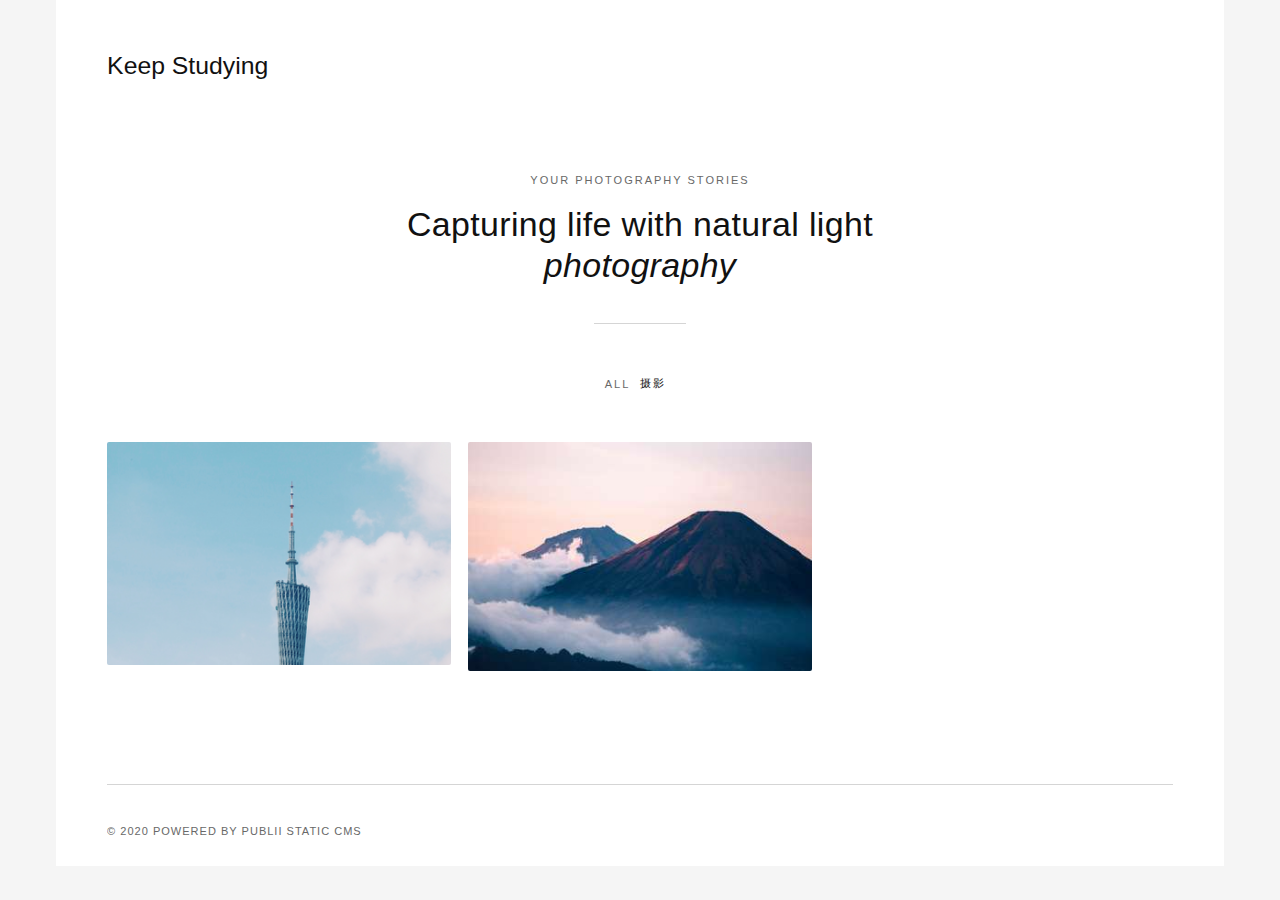
==== commit fcfe2fd3: "Updated from Publii" ====
--- a/index.html
+++ b/index.html
@@ -1,18 +1,18 @@
-<!DOCTYPE html><html lang="en"><head><meta charset="utf-8"><meta http-equiv="X-UA-Compatible" content="IE=edge"><meta name="viewport" content="width=device-width,initial-scale=1"><title>Keep Studying</title><meta name="generator" content="Publii Open-Source CMS for Static Site"><link rel="canonical" href="https://shuangjiechen.github.io/shuangjie/"><link rel="alternate" type="application/atom+xml" href="https://shuangjiechen.github.io/shuangjie/feed.xml"><link rel="alternate" type="application/json" href="https://shuangjiechen.github.io/shuangjie/feed.json"><style>:root{--body-font:-apple-system,BlinkMacSystemFont,"Segoe UI",Roboto,Oxygen,Ubuntu,Cantarell,"Fira Sans","Droid Sans","Helvetica Neue",Arial,sans-serif,"Apple Color Emoji","Segoe UI Emoji","Segoe UI Symbol";--heading-font:var(--body-font);--logo-font:var(--body-font);--menu-font:var(--body-font)}</style><link rel="stylesheet" href="https://shuangjiechen.github.io/shuangjie/assets/css/style.css?v=7b5c27b5d3b529a3ef283d7528c6afce"><script type="application/ld+json">{"@context":"http://schema.org","@type":"Organization","name":"Keep Studying","url":"https://shuangjiechen.github.io/shuangjie/","sameAs":["https://www.pinterest.com/chenshuangjie123456/boards/","https://www.youtube.com/channel/UC1r391VA_jOF6-3xUpctG7A"]}</script></head><body><header class="header" id="js-header"><a href="https://shuangjiechen.github.io/shuangjie/" class="logo">Keep Studying</a></header><main><div class="wrapper"><div class="hero"><div class="hero__date">Updated on <time datetime="2020-07-04T20:39">2020/07/03</time></div><h1>余温写意，闲庭思雨</h1><p>世界上只有一种英雄主义，那就是认清生活真相后依旧热爱生活</p><p> </p><a href="" class="btn hero__btn">阅读更多</a></div><div class="l-grid l-grid--3"><article class="c-card"><a href="https://shuangjiechen.github.io/shuangjie/guang-zhou.html" class="c-card__image"><img src="https://shuangjiechen.github.io/shuangjie/media/posts/7/Wei-Xin-Tu-Pian-_20200703151209.png" srcset="https://shuangjiechen.github.io/shuangjie/media/posts/7/responsive/Wei-Xin-Tu-Pian-_20200703151209-xs.png 300w, https://shuangjiechen.github.io/shuangjie/media/posts/7/responsive/Wei-Xin-Tu-Pian-_20200703151209-sm.png 480w, https://shuangjiechen.github.io/shuangjie/media/posts/7/responsive/Wei-Xin-Tu-Pian-_20200703151209-md.png 768w, https://shuangjiechen.github.io/shuangjie/media/posts/7/responsive/Wei-Xin-Tu-Pian-_20200703151209-lg.png 1200w" sizes="(min-width: 56.25em) 100vw, (min-width: 37.5em) 50vw, 100vw" loading="lazy" height="769" width="1181" alt=""></a><div class="c-card__wrapper"><header class="c-card__header"><div class="c-card__tag"><a href="https://shuangjiechen.github.io/shuangjie/she-ying/">摄影</a></div><h2 class="c-card__title"><a href="https://shuangjiechen.github.io/shuangjie/guang-zhou.html" class="invert">广州</a></h2></header><footer class="c-card__meta"><time datetime="2020-07-03T15:03">2020/07/03</time><div class="c-card__comments"><svg aria-hidden="true"><title>Comments</title><use xlink:href="https://shuangjiechen.github.io/shuangjie/assets/svg/svg-map.svg#comments"/></svg> <a href="https://shuangjiechen.github.io/shuangjie/guang-zhou.html#comments" data-disqus-identifier="7" class="invert" rel="nofollow">0</a></div></footer></div></article><article class="c-card"><a href="https://shuangjiechen.github.io/shuangjie/kan-zhi-bo-shi-yi-jian-mei-you-yi-yi-de-shi-qing.html" class="c-card__image"><img src="https://shuangjiechen.github.io/shuangjie/media/posts/6/dawn-fog-foggy-2819353.jpg" srcset="https://shuangjiechen.github.io/shuangjie/media/posts/6/responsive/dawn-fog-foggy-2819353-xs.jpg 300w, https://shuangjiechen.github.io/shuangjie/media/posts/6/responsive/dawn-fog-foggy-2819353-sm.jpg 480w, https://shuangjiechen.github.io/shuangjie/media/posts/6/responsive/dawn-fog-foggy-2819353-md.jpg 768w, https://shuangjiechen.github.io/shuangjie/media/posts/6/responsive/dawn-fog-foggy-2819353-lg.jpg 1200w" sizes="(min-width: 56.25em) 100vw, (min-width: 37.5em) 50vw, 100vw" loading="lazy" height="4000" width="6000" alt=""></a><div class="c-card__wrapper"><header class="c-card__header"><div class="c-card__tag"><a href="https://shuangjiechen.github.io/shuangjie/she-ying/">摄影</a></div><h2 class="c-card__title"><a href="https://shuangjiechen.github.io/shuangjie/kan-zhi-bo-shi-yi-jian-mei-you-yi-yi-de-shi-qing.html" class="invert">明天会更好吗？</a></h2></header><footer class="c-card__meta"><time datetime="2020-07-03T02:45">2020/07/03</time><div class="c-card__comments"><svg aria-hidden="true"><title>Comments</title><use xlink:href="https://shuangjiechen.github.io/shuangjie/assets/svg/svg-map.svg#comments"/></svg> <a href="https://shuangjiechen.github.io/shuangjie/kan-zhi-bo-shi-yi-jian-mei-you-yi-yi-de-shi-qing.html#comments" data-disqus-identifier="6" class="invert" rel="nofollow">0</a></div></footer></div></article></div></div></main><footer class="footer"><div class="footer__social"><a href="https://www.pinterest.com/chenshuangjie123456/boards/" aria-label="Pinterest" class="pinterest"><svg><use xlink:href="https://shuangjiechen.github.io/shuangjie/assets/svg/svg-map.svg#pinterest"/></svg> </a><a href="https://www.youtube.com/channel/UC1r391VA_jOF6-3xUpctG7A" aria-label="Youtube" class="youtube"><svg><use xlink:href="https://shuangjiechen.github.io/shuangjie/assets/svg/svg-map.svg#youtube"/></svg></a></div><div class="footer__copyright">&copy; 2020 Powered by Publii Static CMS</div></footer><script>window.publiiThemeMenuConfig = {    
-      mobileMenuMode: 'sidebar',
-      animationSpeed: 300,
-      submenuWidth: 'auto',
-      doubleClickTime: 500,
-      mobileMenuExpandableSubmenus: true, 
-      relatedContainerForOverlayMenuSelector: '.navbar',
-   };</script><script defer="defer" src="https://shuangjiechen.github.io/shuangjie/assets/js/scripts.min.js?v=8b3e67b51e8c7a7d51b33f4a94ae4287"></script><script>var images = document.querySelectorAll('img[loading]');
+<!DOCTYPE html><html lang="en"><head><meta charset="utf-8"><meta http-equiv="X-UA-Compatible" content="IE=edge"><meta name="viewport" content="width=device-width,initial-scale=1"><title>Keep Studying</title><meta name="generator" content="Publii Open-Source CMS for Static Site"><link rel="canonical" href="https://shuangjiechen.github.io/shuangjie/"><link rel="alternate" type="application/atom+xml" href="https://shuangjiechen.github.io/shuangjie/feed.xml"><link rel="alternate" type="application/json" href="https://shuangjiechen.github.io/shuangjie/feed.json"><link rel="preconnect" href="https://fonts.gstatic.com/" crossorigin><style>:root{--body-font:-apple-system,BlinkMacSystemFont,"Segoe UI",Roboto,Oxygen,Ubuntu,Cantarell,"Fira Sans","Droid Sans","Helvetica Neue",Arial,sans-serif,"Apple Color Emoji","Segoe UI Emoji","Segoe UI Symbol";--heading-font:var(--body-font);--logo-font:var(--body-font);--menu-font:var(--body-font)}</style><link rel="stylesheet" href="https://shuangjiechen.github.io/shuangjie/assets/css/style.css?v=e74164a08dffa83eac457f4131ee897c"><script type="application/ld+json">{"@context":"http://schema.org","@type":"Organization","name":"Keep Studying","url":"https://shuangjiechen.github.io/shuangjie/"}</script></head><body><div class="container"><header class="header" id="js-header"><a href="https://shuangjiechen.github.io/shuangjie/" class="logo">Keep Studying</a></header><main><div class="hero wrapper"><p>Your photography stories</p><h1>Capturing life with natural light <i>photography</i></h1></div><nav class="filter"><ul class="filter__button-group"><li><button class="filter__item is-active" data-filter="*">All</button></li><li><button class="filter__item" data-filter=".she-ying">摄影</button></li></ul></nav><div class="l-col l-col--3"><article class="c-card she-ying"><a href="https://shuangjiechen.github.io/shuangjie/guang-zhou.html" class="c-card__link"><div class="c-card__header"><img src="https://shuangjiechen.github.io/shuangjie/media/posts/7/Wei-Xin-Tu-Pian-_20200703151209.png" srcset="https://shuangjiechen.github.io/shuangjie/media/posts/7/responsive/Wei-Xin-Tu-Pian-_20200703151209-xs.png 300w, https://shuangjiechen.github.io/shuangjie/media/posts/7/responsive/Wei-Xin-Tu-Pian-_20200703151209-sm.png 480w, https://shuangjiechen.github.io/shuangjie/media/posts/7/responsive/Wei-Xin-Tu-Pian-_20200703151209-md.png 768w, https://shuangjiechen.github.io/shuangjie/media/posts/7/responsive/Wei-Xin-Tu-Pian-_20200703151209-lg.png 1024w, https://shuangjiechen.github.io/shuangjie/media/posts/7/responsive/Wei-Xin-Tu-Pian-_20200703151209-xl.png 1360w, https://shuangjiechen.github.io/shuangjie/media/posts/7/responsive/Wei-Xin-Tu-Pian-_20200703151209-2xl.png 1600w, https://shuangjiechen.github.io/shuangjie/media/posts/7/responsive/Wei-Xin-Tu-Pian-_20200703151209-sm2.png 375w" sizes="(min-width: 75em) 25vw, (min-width: 56.25em) 33vw, (min-width: 37.5em) 50vw, 100vw" loading="lazy" height="769" width="1181" alt=""></div><div class="c-card__body c-card__body--compact"><div class="c-card__text c-card__text--compact"><h2>广州</h2><p><time datetime="2020-07-03T15:03">July 3, 2020</time></p></div></div></a></article><article class="c-card she-ying"><a href="https://shuangjiechen.github.io/shuangjie/kan-zhi-bo-shi-yi-jian-mei-you-yi-yi-de-shi-qing.html" class="c-card__link"><div class="c-card__header"><img src="https://shuangjiechen.github.io/shuangjie/media/posts/6/dawn-fog-foggy-2819353.jpg" srcset="https://shuangjiechen.github.io/shuangjie/media/posts/6/responsive/dawn-fog-foggy-2819353-xs.jpg 300w, https://shuangjiechen.github.io/shuangjie/media/posts/6/responsive/dawn-fog-foggy-2819353-sm.jpg 480w, https://shuangjiechen.github.io/shuangjie/media/posts/6/responsive/dawn-fog-foggy-2819353-md.jpg 768w, https://shuangjiechen.github.io/shuangjie/media/posts/6/responsive/dawn-fog-foggy-2819353-lg.jpg 1024w, https://shuangjiechen.github.io/shuangjie/media/posts/6/responsive/dawn-fog-foggy-2819353-xl.jpg 1360w, https://shuangjiechen.github.io/shuangjie/media/posts/6/responsive/dawn-fog-foggy-2819353-2xl.jpg 1600w, https://shuangjiechen.github.io/shuangjie/media/posts/6/responsive/dawn-fog-foggy-2819353-sm2.jpg 375w" sizes="(min-width: 75em) 25vw, (min-width: 56.25em) 33vw, (min-width: 37.5em) 50vw, 100vw" loading="lazy" height="4000" width="6000" alt=""></div><div class="c-card__body c-card__body--compact"><div class="c-card__text c-card__text--compact"><h2>明天会更好吗？</h2><p><time datetime="2020-07-03T02:45">July 3, 2020</time></p></div></div></a></article></div></main><footer class="footer"><div class="footer__copyright">&copy; 2020 Powered by Publii Static CMS</div></footer></div><script defer="defer" src="https://shuangjiechen.github.io/shuangjie/assets/js/scripts.min.js?v=98aefc190aad344bd17ab59cce536539"></script><script>window.publiiThemeMenuConfig = {    
+        mobileMenuMode: 'sidebar',
+        animationSpeed: 300,
+        submenuWidth: 'auto',
+        doubleClickTime: 500,
+        mobileMenuExpandableSubmenus: true, 
+        relatedContainerForOverlayMenuSelector: '.top',
+   };</script><script defer="defer" src="https://shuangjiechen.github.io/shuangjie/assets/js/isotope.pkgd.min.js?v=2afcff647ed260006faa71c8e779e8d4"></script><script>window.addEventListener("DOMContentLoaded",function(){var j=new Isotope(".l-col",{itemSelector:".c-card",percentPosition:true,layoutMode:"masonry",transitionDuration:"0.6s",masonry:{columnWidth:".c-card"}});var g=document.querySelector(".filter__button-group");if(g){g.addEventListener("click",function(i){if(!matchesSelector(i.target,"button")){return}var k=i.target.getAttribute("data-filter");k=k;j.arrange({filter:k})});var b=document.querySelectorAll(".filter__button-group");for(var c=0,e=b.length;c<e;c++){var d=b[c];h(d)}function h(i){i.addEventListener("click",function(k){if(!matchesSelector(k.target,"button")){return}i.querySelector(".is-active").classList.remove("is-active");k.target.classList.add("is-active")})}}var a=document.querySelector(".l-col");var f=document.querySelectorAll(".c-card");a.classList.add("is-visible");j.revealItemElements(f)});</script><script>var images = document.querySelectorAll('img[loading]');
 
-      for (var i = 0; i < images.length; i++) {
-         if (images[i].complete) {
-               images[i].classList.add('is-loaded');
-         } else {
-               images[i].addEventListener('load', function () {
-                  this.classList.add('is-loaded');
-               }, false);
-         }
-      }</script></body></html>+        for (var i = 0; i < images.length; i++) {
+            if (images[i].complete) {
+                images[i].classList.add('is-loaded');
+            } else {
+                images[i].addEventListener('load', function () {
+                    this.classList.add('is-loaded');
+                }, false);
+            }
+        }</script></body></html>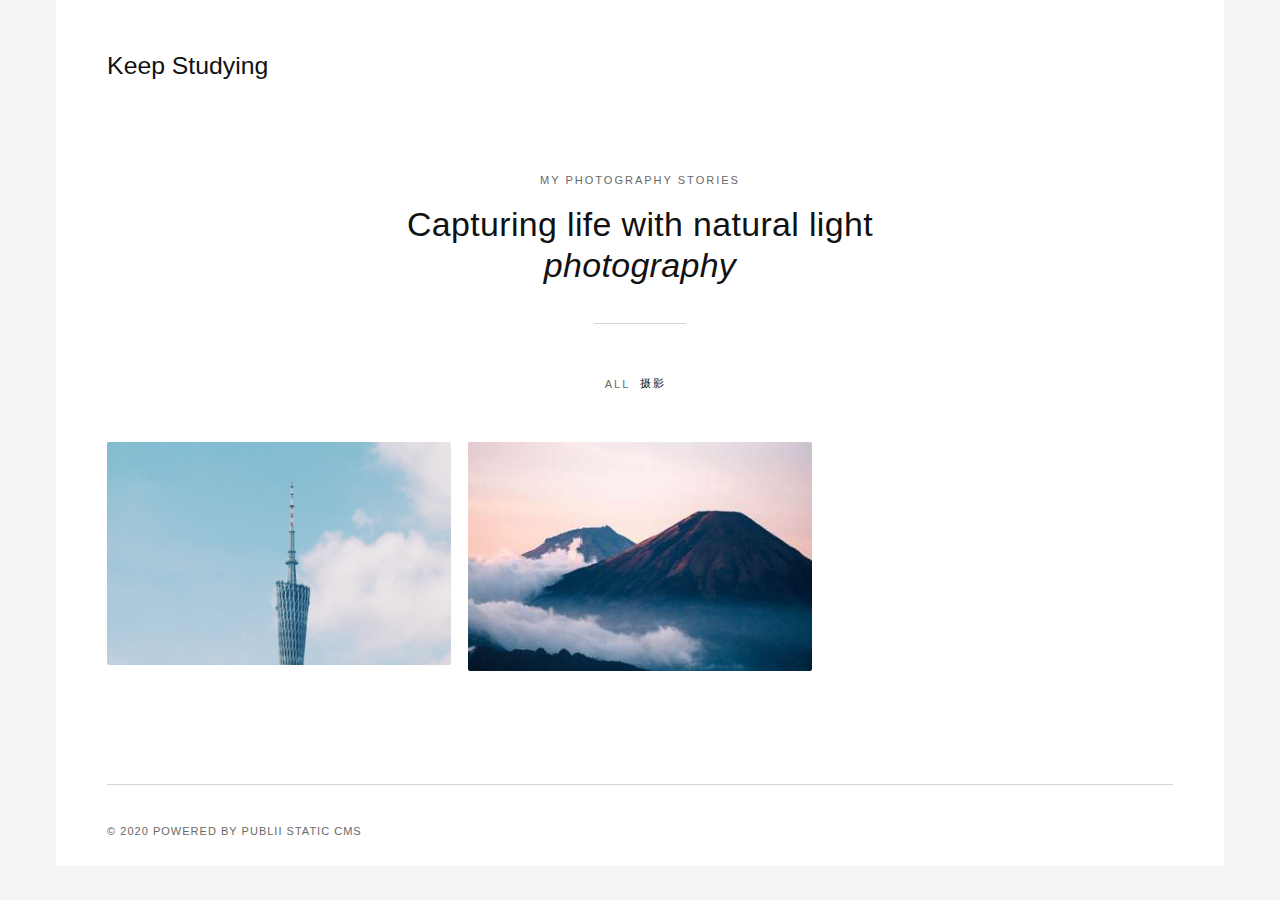
==== commit f0492a21: "Updated from Publii" ====
--- a/index.html
+++ b/index.html
@@ -1,4 +1,4 @@
-<!DOCTYPE html><html lang="en"><head><meta charset="utf-8"><meta http-equiv="X-UA-Compatible" content="IE=edge"><meta name="viewport" content="width=device-width,initial-scale=1"><title>Keep Studying</title><meta name="generator" content="Publii Open-Source CMS for Static Site"><link rel="canonical" href="https://shuangjiechen.github.io/shuangjie/"><link rel="alternate" type="application/atom+xml" href="https://shuangjiechen.github.io/shuangjie/feed.xml"><link rel="alternate" type="application/json" href="https://shuangjiechen.github.io/shuangjie/feed.json"><link rel="preconnect" href="https://fonts.gstatic.com/" crossorigin><style>:root{--body-font:-apple-system,BlinkMacSystemFont,"Segoe UI",Roboto,Oxygen,Ubuntu,Cantarell,"Fira Sans","Droid Sans","Helvetica Neue",Arial,sans-serif,"Apple Color Emoji","Segoe UI Emoji","Segoe UI Symbol";--heading-font:var(--body-font);--logo-font:var(--body-font);--menu-font:var(--body-font)}</style><link rel="stylesheet" href="https://shuangjiechen.github.io/shuangjie/assets/css/style.css?v=e74164a08dffa83eac457f4131ee897c"><script type="application/ld+json">{"@context":"http://schema.org","@type":"Organization","name":"Keep Studying","url":"https://shuangjiechen.github.io/shuangjie/"}</script></head><body><div class="container"><header class="header" id="js-header"><a href="https://shuangjiechen.github.io/shuangjie/" class="logo">Keep Studying</a></header><main><div class="hero wrapper"><p>Your photography stories</p><h1>Capturing life with natural light <i>photography</i></h1></div><nav class="filter"><ul class="filter__button-group"><li><button class="filter__item is-active" data-filter="*">All</button></li><li><button class="filter__item" data-filter=".she-ying">摄影</button></li></ul></nav><div class="l-col l-col--3"><article class="c-card she-ying"><a href="https://shuangjiechen.github.io/shuangjie/guang-zhou.html" class="c-card__link"><div class="c-card__header"><img src="https://shuangjiechen.github.io/shuangjie/media/posts/7/Wei-Xin-Tu-Pian-_20200703151209.png" srcset="https://shuangjiechen.github.io/shuangjie/media/posts/7/responsive/Wei-Xin-Tu-Pian-_20200703151209-xs.png 300w, https://shuangjiechen.github.io/shuangjie/media/posts/7/responsive/Wei-Xin-Tu-Pian-_20200703151209-sm.png 480w, https://shuangjiechen.github.io/shuangjie/media/posts/7/responsive/Wei-Xin-Tu-Pian-_20200703151209-md.png 768w, https://shuangjiechen.github.io/shuangjie/media/posts/7/responsive/Wei-Xin-Tu-Pian-_20200703151209-lg.png 1024w, https://shuangjiechen.github.io/shuangjie/media/posts/7/responsive/Wei-Xin-Tu-Pian-_20200703151209-xl.png 1360w, https://shuangjiechen.github.io/shuangjie/media/posts/7/responsive/Wei-Xin-Tu-Pian-_20200703151209-2xl.png 1600w, https://shuangjiechen.github.io/shuangjie/media/posts/7/responsive/Wei-Xin-Tu-Pian-_20200703151209-sm2.png 375w" sizes="(min-width: 75em) 25vw, (min-width: 56.25em) 33vw, (min-width: 37.5em) 50vw, 100vw" loading="lazy" height="769" width="1181" alt=""></div><div class="c-card__body c-card__body--compact"><div class="c-card__text c-card__text--compact"><h2>广州</h2><p><time datetime="2020-07-03T15:03">July 3, 2020</time></p></div></div></a></article><article class="c-card she-ying"><a href="https://shuangjiechen.github.io/shuangjie/kan-zhi-bo-shi-yi-jian-mei-you-yi-yi-de-shi-qing.html" class="c-card__link"><div class="c-card__header"><img src="https://shuangjiechen.github.io/shuangjie/media/posts/6/dawn-fog-foggy-2819353.jpg" srcset="https://shuangjiechen.github.io/shuangjie/media/posts/6/responsive/dawn-fog-foggy-2819353-xs.jpg 300w, https://shuangjiechen.github.io/shuangjie/media/posts/6/responsive/dawn-fog-foggy-2819353-sm.jpg 480w, https://shuangjiechen.github.io/shuangjie/media/posts/6/responsive/dawn-fog-foggy-2819353-md.jpg 768w, https://shuangjiechen.github.io/shuangjie/media/posts/6/responsive/dawn-fog-foggy-2819353-lg.jpg 1024w, https://shuangjiechen.github.io/shuangjie/media/posts/6/responsive/dawn-fog-foggy-2819353-xl.jpg 1360w, https://shuangjiechen.github.io/shuangjie/media/posts/6/responsive/dawn-fog-foggy-2819353-2xl.jpg 1600w, https://shuangjiechen.github.io/shuangjie/media/posts/6/responsive/dawn-fog-foggy-2819353-sm2.jpg 375w" sizes="(min-width: 75em) 25vw, (min-width: 56.25em) 33vw, (min-width: 37.5em) 50vw, 100vw" loading="lazy" height="4000" width="6000" alt=""></div><div class="c-card__body c-card__body--compact"><div class="c-card__text c-card__text--compact"><h2>明天会更好吗？</h2><p><time datetime="2020-07-03T02:45">July 3, 2020</time></p></div></div></a></article></div></main><footer class="footer"><div class="footer__copyright">&copy; 2020 Powered by Publii Static CMS</div></footer></div><script defer="defer" src="https://shuangjiechen.github.io/shuangjie/assets/js/scripts.min.js?v=98aefc190aad344bd17ab59cce536539"></script><script>window.publiiThemeMenuConfig = {    
+<!DOCTYPE html><html lang="en"><head><meta charset="utf-8"><meta http-equiv="X-UA-Compatible" content="IE=edge"><meta name="viewport" content="width=device-width,initial-scale=1"><title>Keep Studying</title><meta name="generator" content="Publii Open-Source CMS for Static Site"><link rel="canonical" href="https://shuangjiechen.github.io/shuangjie/"><link rel="alternate" type="application/atom+xml" href="https://shuangjiechen.github.io/shuangjie/feed.xml"><link rel="alternate" type="application/json" href="https://shuangjiechen.github.io/shuangjie/feed.json"><link rel="preconnect" href="https://fonts.gstatic.com/" crossorigin><style>:root{--body-font:-apple-system,BlinkMacSystemFont,"Segoe UI",Roboto,Oxygen,Ubuntu,Cantarell,"Fira Sans","Droid Sans","Helvetica Neue",Arial,sans-serif,"Apple Color Emoji","Segoe UI Emoji","Segoe UI Symbol";--heading-font:var(--body-font);--logo-font:var(--body-font);--menu-font:var(--body-font)}</style><link rel="stylesheet" href="https://shuangjiechen.github.io/shuangjie/assets/css/style.css?v=e74164a08dffa83eac457f4131ee897c"><script type="application/ld+json">{"@context":"http://schema.org","@type":"Organization","name":"Keep Studying","url":"https://shuangjiechen.github.io/shuangjie/"}</script></head><body><div class="container"><header class="header" id="js-header"><a href="https://shuangjiechen.github.io/shuangjie/" class="logo">Keep Studying</a></header><main><div class="hero wrapper"><p>My photography stories</p><h1>Capturing life with natural light <i>photography</i></h1></div><nav class="filter"><ul class="filter__button-group"><li><button class="filter__item is-active" data-filter="*">All</button></li><li><button class="filter__item" data-filter=".she-ying">摄影</button></li></ul></nav><div class="l-col l-col--3"><article class="c-card she-ying"><a href="https://shuangjiechen.github.io/shuangjie/guang-zhou.html" class="c-card__link"><div class="c-card__header"><img src="https://shuangjiechen.github.io/shuangjie/media/posts/7/Wei-Xin-Tu-Pian-_20200703151209.png" srcset="https://shuangjiechen.github.io/shuangjie/media/posts/7/responsive/Wei-Xin-Tu-Pian-_20200703151209-xs.png 300w, https://shuangjiechen.github.io/shuangjie/media/posts/7/responsive/Wei-Xin-Tu-Pian-_20200703151209-sm.png 480w, https://shuangjiechen.github.io/shuangjie/media/posts/7/responsive/Wei-Xin-Tu-Pian-_20200703151209-md.png 768w, https://shuangjiechen.github.io/shuangjie/media/posts/7/responsive/Wei-Xin-Tu-Pian-_20200703151209-lg.png 1024w, https://shuangjiechen.github.io/shuangjie/media/posts/7/responsive/Wei-Xin-Tu-Pian-_20200703151209-xl.png 1360w, https://shuangjiechen.github.io/shuangjie/media/posts/7/responsive/Wei-Xin-Tu-Pian-_20200703151209-2xl.png 1600w, https://shuangjiechen.github.io/shuangjie/media/posts/7/responsive/Wei-Xin-Tu-Pian-_20200703151209-sm2.png 375w" sizes="(min-width: 75em) 25vw, (min-width: 56.25em) 33vw, (min-width: 37.5em) 50vw, 100vw" loading="lazy" height="769" width="1181" alt=""></div><div class="c-card__body c-card__body--compact"><div class="c-card__text c-card__text--compact"><h2>广州</h2><p><time datetime="2020-07-03T15:03">Friday, July 3, 2020</time></p></div></div></a></article><article class="c-card she-ying"><a href="https://shuangjiechen.github.io/shuangjie/kan-zhi-bo-shi-yi-jian-mei-you-yi-yi-de-shi-qing.html" class="c-card__link"><div class="c-card__header"><img src="https://shuangjiechen.github.io/shuangjie/media/posts/6/dawn-fog-foggy-2819353.jpg" srcset="https://shuangjiechen.github.io/shuangjie/media/posts/6/responsive/dawn-fog-foggy-2819353-xs.jpg 300w, https://shuangjiechen.github.io/shuangjie/media/posts/6/responsive/dawn-fog-foggy-2819353-sm.jpg 480w, https://shuangjiechen.github.io/shuangjie/media/posts/6/responsive/dawn-fog-foggy-2819353-md.jpg 768w, https://shuangjiechen.github.io/shuangjie/media/posts/6/responsive/dawn-fog-foggy-2819353-lg.jpg 1024w, https://shuangjiechen.github.io/shuangjie/media/posts/6/responsive/dawn-fog-foggy-2819353-xl.jpg 1360w, https://shuangjiechen.github.io/shuangjie/media/posts/6/responsive/dawn-fog-foggy-2819353-2xl.jpg 1600w, https://shuangjiechen.github.io/shuangjie/media/posts/6/responsive/dawn-fog-foggy-2819353-sm2.jpg 375w" sizes="(min-width: 75em) 25vw, (min-width: 56.25em) 33vw, (min-width: 37.5em) 50vw, 100vw" loading="lazy" height="4000" width="6000" alt=""></div><div class="c-card__body c-card__body--compact"><div class="c-card__text c-card__text--compact"><h2>明天会更好吗？</h2><p><time datetime="2020-07-03T02:45">Friday, July 3, 2020</time></p></div></div></a></article></div></main><footer class="footer"><div class="footer__copyright">&copy; 2020 Powered by Publii Static CMS</div></footer></div><script defer="defer" src="https://shuangjiechen.github.io/shuangjie/assets/js/scripts.min.js?v=98aefc190aad344bd17ab59cce536539"></script><script>window.publiiThemeMenuConfig = {    
         mobileMenuMode: 'sidebar',
         animationSpeed: 300,
         submenuWidth: 'auto',
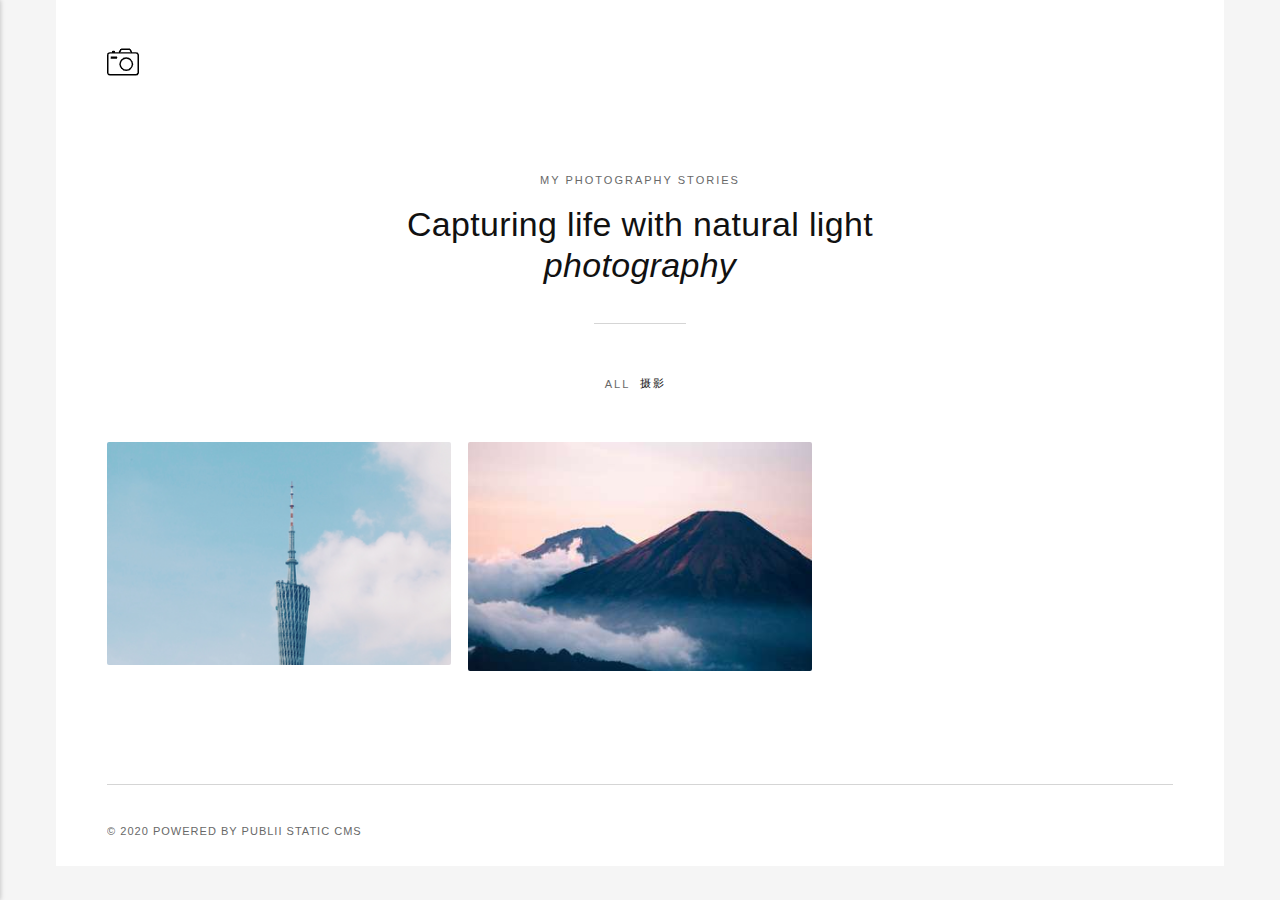
==== commit 35592d53: "Updated from Publii" ====
--- a/index.html
+++ b/index.html
@@ -1,4 +1,4 @@
-<!DOCTYPE html><html lang="en"><head><meta charset="utf-8"><meta http-equiv="X-UA-Compatible" content="IE=edge"><meta name="viewport" content="width=device-width,initial-scale=1"><title>Keep Studying</title><meta name="generator" content="Publii Open-Source CMS for Static Site"><link rel="canonical" href="https://shuangjiechen.github.io/shuangjie/"><link rel="alternate" type="application/atom+xml" href="https://shuangjiechen.github.io/shuangjie/feed.xml"><link rel="alternate" type="application/json" href="https://shuangjiechen.github.io/shuangjie/feed.json"><link rel="preconnect" href="https://fonts.gstatic.com/" crossorigin><style>:root{--body-font:-apple-system,BlinkMacSystemFont,"Segoe UI",Roboto,Oxygen,Ubuntu,Cantarell,"Fira Sans","Droid Sans","Helvetica Neue",Arial,sans-serif,"Apple Color Emoji","Segoe UI Emoji","Segoe UI Symbol";--heading-font:var(--body-font);--logo-font:var(--body-font);--menu-font:var(--body-font)}</style><link rel="stylesheet" href="https://shuangjiechen.github.io/shuangjie/assets/css/style.css?v=e74164a08dffa83eac457f4131ee897c"><script type="application/ld+json">{"@context":"http://schema.org","@type":"Organization","name":"Keep Studying","url":"https://shuangjiechen.github.io/shuangjie/"}</script></head><body><div class="container"><header class="header" id="js-header"><a href="https://shuangjiechen.github.io/shuangjie/" class="logo">Keep Studying</a></header><main><div class="hero wrapper"><p>My photography stories</p><h1>Capturing life with natural light <i>photography</i></h1></div><nav class="filter"><ul class="filter__button-group"><li><button class="filter__item is-active" data-filter="*">All</button></li><li><button class="filter__item" data-filter=".she-ying">摄影</button></li></ul></nav><div class="l-col l-col--3"><article class="c-card she-ying"><a href="https://shuangjiechen.github.io/shuangjie/guang-zhou.html" class="c-card__link"><div class="c-card__header"><img src="https://shuangjiechen.github.io/shuangjie/media/posts/7/Wei-Xin-Tu-Pian-_20200703151209.png" srcset="https://shuangjiechen.github.io/shuangjie/media/posts/7/responsive/Wei-Xin-Tu-Pian-_20200703151209-xs.png 300w, https://shuangjiechen.github.io/shuangjie/media/posts/7/responsive/Wei-Xin-Tu-Pian-_20200703151209-sm.png 480w, https://shuangjiechen.github.io/shuangjie/media/posts/7/responsive/Wei-Xin-Tu-Pian-_20200703151209-md.png 768w, https://shuangjiechen.github.io/shuangjie/media/posts/7/responsive/Wei-Xin-Tu-Pian-_20200703151209-lg.png 1024w, https://shuangjiechen.github.io/shuangjie/media/posts/7/responsive/Wei-Xin-Tu-Pian-_20200703151209-xl.png 1360w, https://shuangjiechen.github.io/shuangjie/media/posts/7/responsive/Wei-Xin-Tu-Pian-_20200703151209-2xl.png 1600w, https://shuangjiechen.github.io/shuangjie/media/posts/7/responsive/Wei-Xin-Tu-Pian-_20200703151209-sm2.png 375w" sizes="(min-width: 75em) 25vw, (min-width: 56.25em) 33vw, (min-width: 37.5em) 50vw, 100vw" loading="lazy" height="769" width="1181" alt=""></div><div class="c-card__body c-card__body--compact"><div class="c-card__text c-card__text--compact"><h2>广州</h2><p><time datetime="2020-07-03T15:03">Friday, July 3, 2020</time></p></div></div></a></article><article class="c-card she-ying"><a href="https://shuangjiechen.github.io/shuangjie/kan-zhi-bo-shi-yi-jian-mei-you-yi-yi-de-shi-qing.html" class="c-card__link"><div class="c-card__header"><img src="https://shuangjiechen.github.io/shuangjie/media/posts/6/dawn-fog-foggy-2819353.jpg" srcset="https://shuangjiechen.github.io/shuangjie/media/posts/6/responsive/dawn-fog-foggy-2819353-xs.jpg 300w, https://shuangjiechen.github.io/shuangjie/media/posts/6/responsive/dawn-fog-foggy-2819353-sm.jpg 480w, https://shuangjiechen.github.io/shuangjie/media/posts/6/responsive/dawn-fog-foggy-2819353-md.jpg 768w, https://shuangjiechen.github.io/shuangjie/media/posts/6/responsive/dawn-fog-foggy-2819353-lg.jpg 1024w, https://shuangjiechen.github.io/shuangjie/media/posts/6/responsive/dawn-fog-foggy-2819353-xl.jpg 1360w, https://shuangjiechen.github.io/shuangjie/media/posts/6/responsive/dawn-fog-foggy-2819353-2xl.jpg 1600w, https://shuangjiechen.github.io/shuangjie/media/posts/6/responsive/dawn-fog-foggy-2819353-sm2.jpg 375w" sizes="(min-width: 75em) 25vw, (min-width: 56.25em) 33vw, (min-width: 37.5em) 50vw, 100vw" loading="lazy" height="4000" width="6000" alt=""></div><div class="c-card__body c-card__body--compact"><div class="c-card__text c-card__text--compact"><h2>明天会更好吗？</h2><p><time datetime="2020-07-03T02:45">Friday, July 3, 2020</time></p></div></div></a></article></div></main><footer class="footer"><div class="footer__copyright">&copy; 2020 Powered by Publii Static CMS</div></footer></div><script defer="defer" src="https://shuangjiechen.github.io/shuangjie/assets/js/scripts.min.js?v=98aefc190aad344bd17ab59cce536539"></script><script>window.publiiThemeMenuConfig = {    
+<!DOCTYPE html><html lang="en"><head><meta charset="utf-8"><meta http-equiv="X-UA-Compatible" content="IE=edge"><meta name="viewport" content="width=device-width,initial-scale=1"><title>Keep Studying</title><meta name="generator" content="Publii Open-Source CMS for Static Site"><link rel="canonical" href="https://shuangjiechen.github.io/shuangjie/"><link rel="alternate" type="application/atom+xml" href="https://shuangjiechen.github.io/shuangjie/feed.xml"><link rel="alternate" type="application/json" href="https://shuangjiechen.github.io/shuangjie/feed.json"><link rel="preconnect" href="https://fonts.gstatic.com/" crossorigin><style>:root{--body-font:-apple-system,BlinkMacSystemFont,"Segoe UI",Roboto,Oxygen,Ubuntu,Cantarell,"Fira Sans","Droid Sans","Helvetica Neue",Arial,sans-serif,"Apple Color Emoji","Segoe UI Emoji","Segoe UI Symbol";--heading-font:var(--body-font);--logo-font:var(--body-font);--menu-font:var(--body-font)}</style><link rel="stylesheet" href="https://shuangjiechen.github.io/shuangjie/assets/css/style.css?v=e74164a08dffa83eac457f4131ee897c"><script type="application/ld+json">{"@context":"http://schema.org","@type":"Organization","name":"Keep Studying","logo":"https://shuangjiechen.github.io/shuangjie/media/website/Xiang-Ji.png","url":"https://shuangjiechen.github.io/shuangjie/"}</script></head><body><div class="container"><header class="header" id="js-header"><a href="https://shuangjiechen.github.io/shuangjie/" class="logo"><img src="https://shuangjiechen.github.io/shuangjie/media/website/Xiang-Ji.png" alt="Keep Studying"></a><nav class="navbar js-navbar"><button class="navbar__toggle js-toggle" aria-label="Menu"><span class="navbar__toggle-box"><span class="navbar__toggle-inner">[MISSING TRANSLATION]</span></span></button><ul class="navbar__menu"></ul></nav></header><main><div class="hero wrapper"><p>My photography stories</p><h1>Capturing life with natural light <i>photography</i></h1></div><nav class="filter"><ul class="filter__button-group"><li><button class="filter__item is-active" data-filter="*">All</button></li><li><button class="filter__item" data-filter=".she-ying">摄影</button></li></ul></nav><div class="l-col l-col--3"><article class="c-card she-ying"><a href="https://shuangjiechen.github.io/shuangjie/guang-zhou.html" class="c-card__link"><div class="c-card__header"><img src="https://shuangjiechen.github.io/shuangjie/media/posts/7/Wei-Xin-Tu-Pian-_20200703151209.png" srcset="https://shuangjiechen.github.io/shuangjie/media/posts/7/responsive/Wei-Xin-Tu-Pian-_20200703151209-xs.png 300w, https://shuangjiechen.github.io/shuangjie/media/posts/7/responsive/Wei-Xin-Tu-Pian-_20200703151209-sm.png 480w, https://shuangjiechen.github.io/shuangjie/media/posts/7/responsive/Wei-Xin-Tu-Pian-_20200703151209-md.png 768w, https://shuangjiechen.github.io/shuangjie/media/posts/7/responsive/Wei-Xin-Tu-Pian-_20200703151209-lg.png 1024w, https://shuangjiechen.github.io/shuangjie/media/posts/7/responsive/Wei-Xin-Tu-Pian-_20200703151209-xl.png 1360w, https://shuangjiechen.github.io/shuangjie/media/posts/7/responsive/Wei-Xin-Tu-Pian-_20200703151209-2xl.png 1600w, https://shuangjiechen.github.io/shuangjie/media/posts/7/responsive/Wei-Xin-Tu-Pian-_20200703151209-sm2.png 375w" sizes="(min-width: 75em) 25vw, (min-width: 56.25em) 33vw, (min-width: 37.5em) 50vw, 100vw" loading="lazy" height="769" width="1181" alt=""></div><div class="c-card__body c-card__body--compact"><div class="c-card__text c-card__text--compact"><h2>广州</h2><p><time datetime="2020-07-03T15:03">Friday, July 3, 2020</time></p></div></div></a></article><article class="c-card she-ying"><a href="https://shuangjiechen.github.io/shuangjie/kan-zhi-bo-shi-yi-jian-mei-you-yi-yi-de-shi-qing.html" class="c-card__link"><div class="c-card__header"><img src="https://shuangjiechen.github.io/shuangjie/media/posts/6/dawn-fog-foggy-2819353.jpg" srcset="https://shuangjiechen.github.io/shuangjie/media/posts/6/responsive/dawn-fog-foggy-2819353-xs.jpg 300w, https://shuangjiechen.github.io/shuangjie/media/posts/6/responsive/dawn-fog-foggy-2819353-sm.jpg 480w, https://shuangjiechen.github.io/shuangjie/media/posts/6/responsive/dawn-fog-foggy-2819353-md.jpg 768w, https://shuangjiechen.github.io/shuangjie/media/posts/6/responsive/dawn-fog-foggy-2819353-lg.jpg 1024w, https://shuangjiechen.github.io/shuangjie/media/posts/6/responsive/dawn-fog-foggy-2819353-xl.jpg 1360w, https://shuangjiechen.github.io/shuangjie/media/posts/6/responsive/dawn-fog-foggy-2819353-2xl.jpg 1600w, https://shuangjiechen.github.io/shuangjie/media/posts/6/responsive/dawn-fog-foggy-2819353-sm2.jpg 375w" sizes="(min-width: 75em) 25vw, (min-width: 56.25em) 33vw, (min-width: 37.5em) 50vw, 100vw" loading="lazy" height="4000" width="6000" alt=""></div><div class="c-card__body c-card__body--compact"><div class="c-card__text c-card__text--compact"><h2>明天会更好吗？</h2><p><time datetime="2020-07-03T02:45">Friday, July 3, 2020</time></p></div></div></a></article></div></main><footer class="footer"><div class="footer__copyright">&copy; 2020 Powered by Publii Static CMS</div></footer></div><script defer="defer" src="https://shuangjiechen.github.io/shuangjie/assets/js/scripts.min.js?v=98aefc190aad344bd17ab59cce536539"></script><script>window.publiiThemeMenuConfig = {    
         mobileMenuMode: 'sidebar',
         animationSpeed: 300,
         submenuWidth: 'auto',
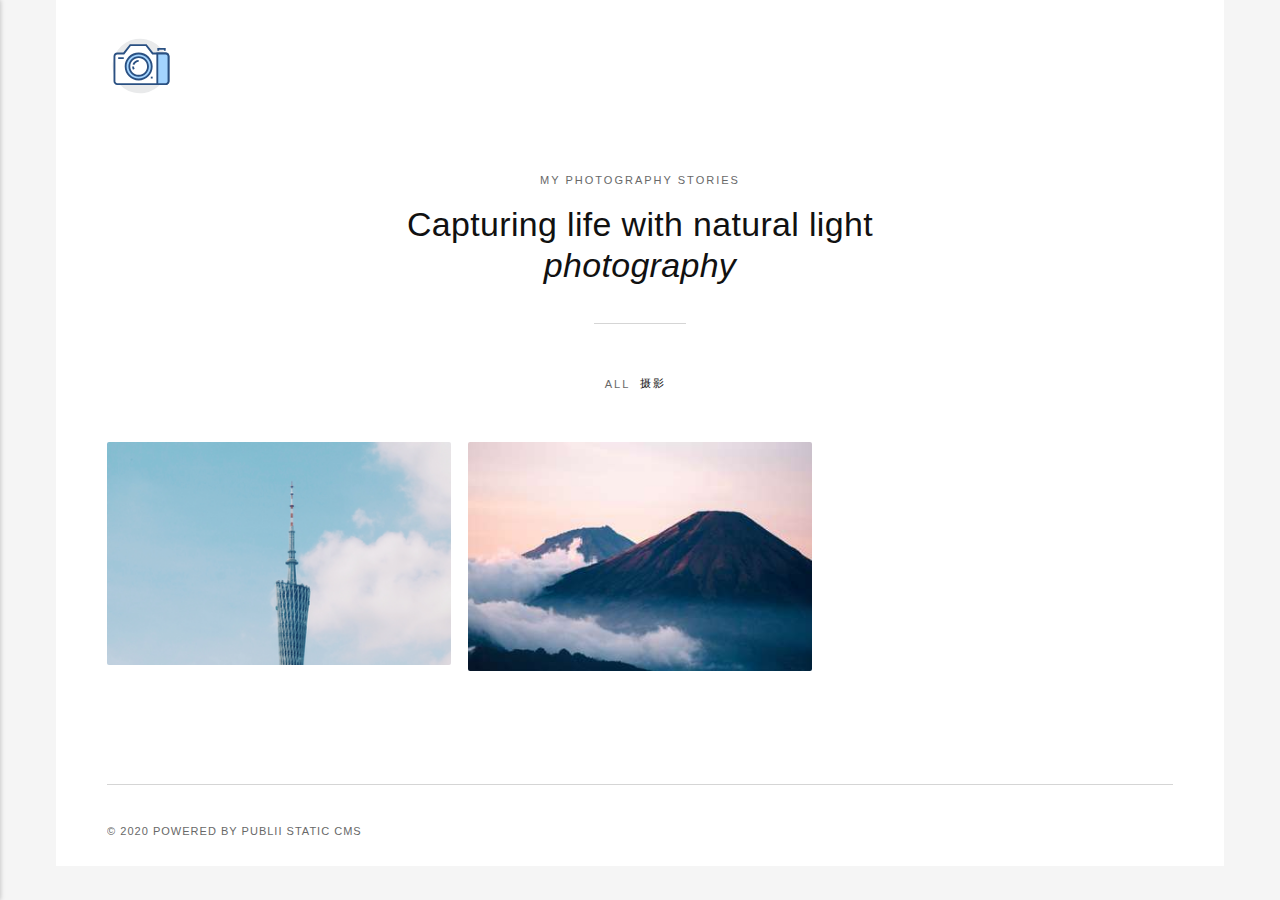
==== commit c44ea8bd: "Updated from Publii" ====
--- a/index.html
+++ b/index.html
@@ -1,4 +1,4 @@
-<!DOCTYPE html><html lang="en"><head><meta charset="utf-8"><meta http-equiv="X-UA-Compatible" content="IE=edge"><meta name="viewport" content="width=device-width,initial-scale=1"><title>Keep Studying</title><meta name="generator" content="Publii Open-Source CMS for Static Site"><link rel="canonical" href="https://shuangjiechen.github.io/shuangjie/"><link rel="alternate" type="application/atom+xml" href="https://shuangjiechen.github.io/shuangjie/feed.xml"><link rel="alternate" type="application/json" href="https://shuangjiechen.github.io/shuangjie/feed.json"><link rel="preconnect" href="https://fonts.gstatic.com/" crossorigin><style>:root{--body-font:-apple-system,BlinkMacSystemFont,"Segoe UI",Roboto,Oxygen,Ubuntu,Cantarell,"Fira Sans","Droid Sans","Helvetica Neue",Arial,sans-serif,"Apple Color Emoji","Segoe UI Emoji","Segoe UI Symbol";--heading-font:var(--body-font);--logo-font:var(--body-font);--menu-font:var(--body-font)}</style><link rel="stylesheet" href="https://shuangjiechen.github.io/shuangjie/assets/css/style.css?v=e74164a08dffa83eac457f4131ee897c"><script type="application/ld+json">{"@context":"http://schema.org","@type":"Organization","name":"Keep Studying","logo":"https://shuangjiechen.github.io/shuangjie/media/website/Xiang-Ji.png","url":"https://shuangjiechen.github.io/shuangjie/"}</script></head><body><div class="container"><header class="header" id="js-header"><a href="https://shuangjiechen.github.io/shuangjie/" class="logo"><img src="https://shuangjiechen.github.io/shuangjie/media/website/Xiang-Ji.png" alt="Keep Studying"></a><nav class="navbar js-navbar"><button class="navbar__toggle js-toggle" aria-label="Menu"><span class="navbar__toggle-box"><span class="navbar__toggle-inner">[MISSING TRANSLATION]</span></span></button><ul class="navbar__menu"></ul></nav></header><main><div class="hero wrapper"><p>My photography stories</p><h1>Capturing life with natural light <i>photography</i></h1></div><nav class="filter"><ul class="filter__button-group"><li><button class="filter__item is-active" data-filter="*">All</button></li><li><button class="filter__item" data-filter=".she-ying">摄影</button></li></ul></nav><div class="l-col l-col--3"><article class="c-card she-ying"><a href="https://shuangjiechen.github.io/shuangjie/guang-zhou.html" class="c-card__link"><div class="c-card__header"><img src="https://shuangjiechen.github.io/shuangjie/media/posts/7/Wei-Xin-Tu-Pian-_20200703151209.png" srcset="https://shuangjiechen.github.io/shuangjie/media/posts/7/responsive/Wei-Xin-Tu-Pian-_20200703151209-xs.png 300w, https://shuangjiechen.github.io/shuangjie/media/posts/7/responsive/Wei-Xin-Tu-Pian-_20200703151209-sm.png 480w, https://shuangjiechen.github.io/shuangjie/media/posts/7/responsive/Wei-Xin-Tu-Pian-_20200703151209-md.png 768w, https://shuangjiechen.github.io/shuangjie/media/posts/7/responsive/Wei-Xin-Tu-Pian-_20200703151209-lg.png 1024w, https://shuangjiechen.github.io/shuangjie/media/posts/7/responsive/Wei-Xin-Tu-Pian-_20200703151209-xl.png 1360w, https://shuangjiechen.github.io/shuangjie/media/posts/7/responsive/Wei-Xin-Tu-Pian-_20200703151209-2xl.png 1600w, https://shuangjiechen.github.io/shuangjie/media/posts/7/responsive/Wei-Xin-Tu-Pian-_20200703151209-sm2.png 375w" sizes="(min-width: 75em) 25vw, (min-width: 56.25em) 33vw, (min-width: 37.5em) 50vw, 100vw" loading="lazy" height="769" width="1181" alt=""></div><div class="c-card__body c-card__body--compact"><div class="c-card__text c-card__text--compact"><h2>广州</h2><p><time datetime="2020-07-03T15:03">Friday, July 3, 2020</time></p></div></div></a></article><article class="c-card she-ying"><a href="https://shuangjiechen.github.io/shuangjie/kan-zhi-bo-shi-yi-jian-mei-you-yi-yi-de-shi-qing.html" class="c-card__link"><div class="c-card__header"><img src="https://shuangjiechen.github.io/shuangjie/media/posts/6/dawn-fog-foggy-2819353.jpg" srcset="https://shuangjiechen.github.io/shuangjie/media/posts/6/responsive/dawn-fog-foggy-2819353-xs.jpg 300w, https://shuangjiechen.github.io/shuangjie/media/posts/6/responsive/dawn-fog-foggy-2819353-sm.jpg 480w, https://shuangjiechen.github.io/shuangjie/media/posts/6/responsive/dawn-fog-foggy-2819353-md.jpg 768w, https://shuangjiechen.github.io/shuangjie/media/posts/6/responsive/dawn-fog-foggy-2819353-lg.jpg 1024w, https://shuangjiechen.github.io/shuangjie/media/posts/6/responsive/dawn-fog-foggy-2819353-xl.jpg 1360w, https://shuangjiechen.github.io/shuangjie/media/posts/6/responsive/dawn-fog-foggy-2819353-2xl.jpg 1600w, https://shuangjiechen.github.io/shuangjie/media/posts/6/responsive/dawn-fog-foggy-2819353-sm2.jpg 375w" sizes="(min-width: 75em) 25vw, (min-width: 56.25em) 33vw, (min-width: 37.5em) 50vw, 100vw" loading="lazy" height="4000" width="6000" alt=""></div><div class="c-card__body c-card__body--compact"><div class="c-card__text c-card__text--compact"><h2>明天会更好吗？</h2><p><time datetime="2020-07-03T02:45">Friday, July 3, 2020</time></p></div></div></a></article></div></main><footer class="footer"><div class="footer__copyright">&copy; 2020 Powered by Publii Static CMS</div></footer></div><script defer="defer" src="https://shuangjiechen.github.io/shuangjie/assets/js/scripts.min.js?v=98aefc190aad344bd17ab59cce536539"></script><script>window.publiiThemeMenuConfig = {    
+<!DOCTYPE html><html lang="en"><head><meta charset="utf-8"><meta http-equiv="X-UA-Compatible" content="IE=edge"><meta name="viewport" content="width=device-width,initial-scale=1"><title>Yume</title><meta name="generator" content="Publii Open-Source CMS for Static Site"><link rel="canonical" href="https://shuangjiechen.github.io/shuangjie/"><link rel="alternate" type="application/atom+xml" href="https://shuangjiechen.github.io/shuangjie/feed.xml"><link rel="alternate" type="application/json" href="https://shuangjiechen.github.io/shuangjie/feed.json"><link rel="preconnect" href="https://fonts.gstatic.com/" crossorigin><style>:root{--body-font:-apple-system,BlinkMacSystemFont,"Segoe UI",Roboto,Oxygen,Ubuntu,Cantarell,"Fira Sans","Droid Sans","Helvetica Neue",Arial,sans-serif,"Apple Color Emoji","Segoe UI Emoji","Segoe UI Symbol";--heading-font:var(--body-font);--logo-font:var(--body-font);--menu-font:var(--body-font)}</style><link rel="stylesheet" href="https://shuangjiechen.github.io/shuangjie/assets/css/style.css?v=e74164a08dffa83eac457f4131ee897c"><script type="application/ld+json">{"@context":"http://schema.org","@type":"Organization","name":"Yume","logo":"https://shuangjiechen.github.io/shuangjie/media/website/Xiang-Ji-64.svg","url":"https://shuangjiechen.github.io/shuangjie/"}</script></head><body><div class="container"><header class="header" id="js-header"><a href="https://shuangjiechen.github.io/shuangjie/" class="logo"><img src="https://shuangjiechen.github.io/shuangjie/media/website/Xiang-Ji-64.svg" alt="Yume"></a><nav class="navbar js-navbar"><button class="navbar__toggle js-toggle" aria-label="Menu"><span class="navbar__toggle-box"><span class="navbar__toggle-inner">[MISSING TRANSLATION]</span></span></button><ul class="navbar__menu"></ul></nav></header><main><div class="hero wrapper"><p>My photography stories</p><h1>Capturing life with natural light <i>photography</i></h1></div><nav class="filter"><ul class="filter__button-group"><li><button class="filter__item is-active" data-filter="*">All</button></li><li><button class="filter__item" data-filter=".she-ying">摄影</button></li></ul></nav><div class="l-col l-col--3"><article class="c-card she-ying"><a href="https://shuangjiechen.github.io/shuangjie/guang-zhou.html" class="c-card__link"><div class="c-card__header"><img src="https://shuangjiechen.github.io/shuangjie/media/posts/7/Wei-Xin-Tu-Pian-_20200703151209.png" srcset="https://shuangjiechen.github.io/shuangjie/media/posts/7/responsive/Wei-Xin-Tu-Pian-_20200703151209-xs.png 300w, https://shuangjiechen.github.io/shuangjie/media/posts/7/responsive/Wei-Xin-Tu-Pian-_20200703151209-sm.png 480w, https://shuangjiechen.github.io/shuangjie/media/posts/7/responsive/Wei-Xin-Tu-Pian-_20200703151209-md.png 768w, https://shuangjiechen.github.io/shuangjie/media/posts/7/responsive/Wei-Xin-Tu-Pian-_20200703151209-lg.png 1024w, https://shuangjiechen.github.io/shuangjie/media/posts/7/responsive/Wei-Xin-Tu-Pian-_20200703151209-xl.png 1360w, https://shuangjiechen.github.io/shuangjie/media/posts/7/responsive/Wei-Xin-Tu-Pian-_20200703151209-2xl.png 1600w, https://shuangjiechen.github.io/shuangjie/media/posts/7/responsive/Wei-Xin-Tu-Pian-_20200703151209-sm2.png 375w" sizes="(min-width: 75em) 25vw, (min-width: 56.25em) 33vw, (min-width: 37.5em) 50vw, 100vw" loading="lazy" height="769" width="1181" alt=""></div><div class="c-card__body c-card__body--compact"><div class="c-card__text c-card__text--compact"><h2>广州</h2><p><time datetime="2020-07-03T15:03">Friday, July 3, 2020</time></p></div></div></a></article><article class="c-card she-ying"><a href="https://shuangjiechen.github.io/shuangjie/kan-zhi-bo-shi-yi-jian-mei-you-yi-yi-de-shi-qing.html" class="c-card__link"><div class="c-card__header"><img src="https://shuangjiechen.github.io/shuangjie/media/posts/6/dawn-fog-foggy-2819353.jpg" srcset="https://shuangjiechen.github.io/shuangjie/media/posts/6/responsive/dawn-fog-foggy-2819353-xs.jpg 300w, https://shuangjiechen.github.io/shuangjie/media/posts/6/responsive/dawn-fog-foggy-2819353-sm.jpg 480w, https://shuangjiechen.github.io/shuangjie/media/posts/6/responsive/dawn-fog-foggy-2819353-md.jpg 768w, https://shuangjiechen.github.io/shuangjie/media/posts/6/responsive/dawn-fog-foggy-2819353-lg.jpg 1024w, https://shuangjiechen.github.io/shuangjie/media/posts/6/responsive/dawn-fog-foggy-2819353-xl.jpg 1360w, https://shuangjiechen.github.io/shuangjie/media/posts/6/responsive/dawn-fog-foggy-2819353-2xl.jpg 1600w, https://shuangjiechen.github.io/shuangjie/media/posts/6/responsive/dawn-fog-foggy-2819353-sm2.jpg 375w" sizes="(min-width: 75em) 25vw, (min-width: 56.25em) 33vw, (min-width: 37.5em) 50vw, 100vw" loading="lazy" height="4000" width="6000" alt=""></div><div class="c-card__body c-card__body--compact"><div class="c-card__text c-card__text--compact"><h2>明天会更好吗？</h2><p><time datetime="2020-07-03T02:45">Friday, July 3, 2020</time></p></div></div></a></article></div></main><footer class="footer"><div class="footer__copyright">&copy; 2020 Powered by Publii Static CMS</div></footer></div><script defer="defer" src="https://shuangjiechen.github.io/shuangjie/assets/js/scripts.min.js?v=98aefc190aad344bd17ab59cce536539"></script><script>window.publiiThemeMenuConfig = {    
         mobileMenuMode: 'sidebar',
         animationSpeed: 300,
         submenuWidth: 'auto',
